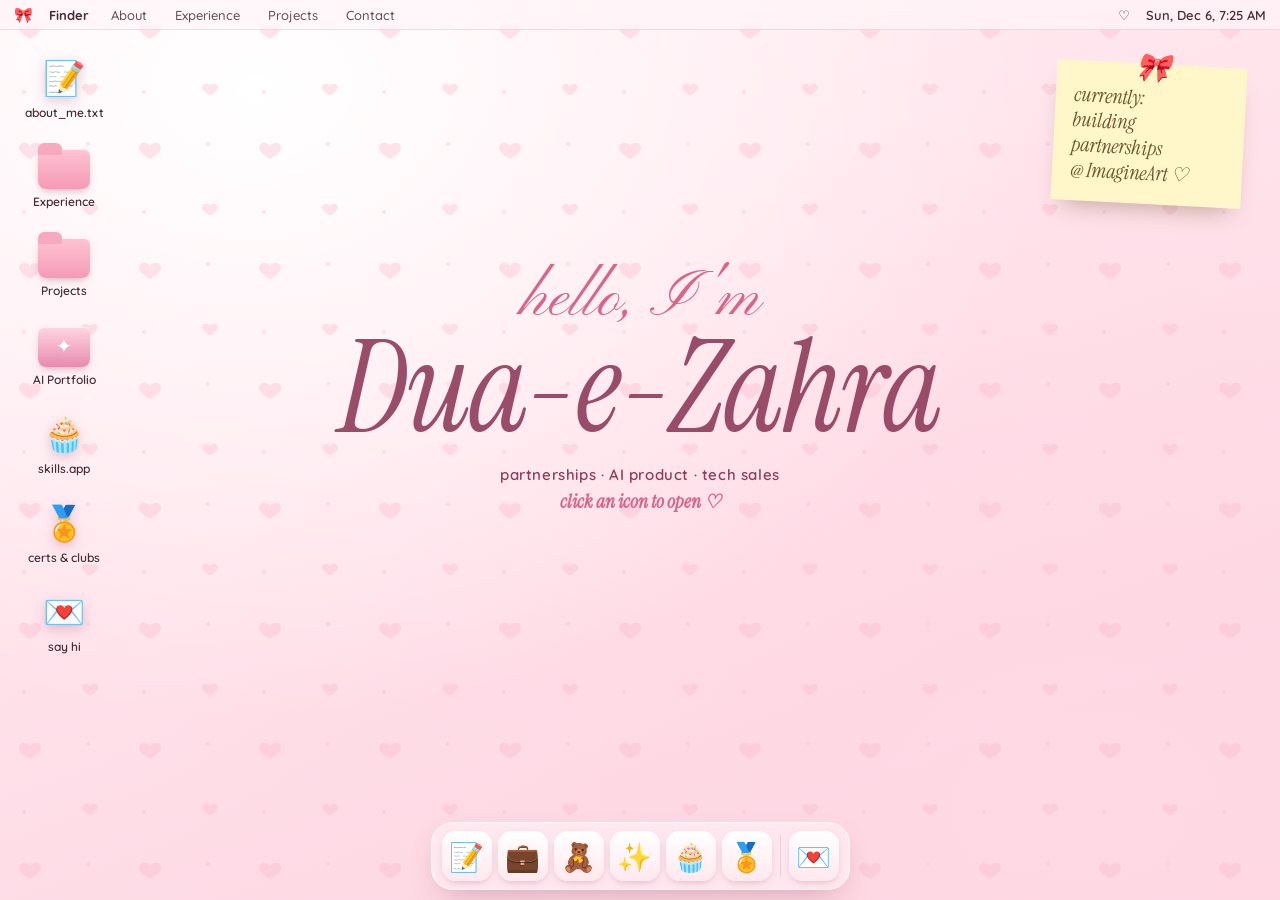
==== index.html @ 1f4888aa "Coquette macOS desktop portfolio Co-Authored-By: Claude Opus 5.5 <noreply@anthropic.com> Claude-Sess" ====
<!doctype html>
<html lang="en">
<head>
<meta charset="utf-8">
<meta name="viewport" content="width=device-width, initial-scale=1">
<title>Dua-e-Zahra Naqvi</title>
<meta name="description" content="Dua-e-Zahra Naqvi — partnerships, technical sales and AI product. Portfolio desktop.">
<link rel="preconnect" href="https://fonts.googleapis.com">
<link rel="preconnect" href="https://fonts.gstatic.com" crossorigin>
<link href="https://fonts.googleapis.com/css2?family=Instrument+Serif:ital@0;1&family=Pinyon+Script&family=Quicksand:wght@400;500;600;700&display=swap" rel="stylesheet">
<link rel="stylesheet" href="style.css">
</head>
<body>

<!-- menu bar -->
<header class="menubar">
  <div class="menubar-left">
    <span class="apple" aria-hidden="true">🎀</span>
    <strong id="active-app">Finder</strong>
    <button class="menu-link" data-open="about">About</button>
    <button class="menu-link" data-open="experience">Experience</button>
    <button class="menu-link" data-open="projects">Projects</button>
    <button class="menu-link" data-open="contact">Contact</button>
  </div>
  <div class="menubar-right">
    <span aria-hidden="true">♡</span>
    <span id="clock"></span>
  </div>
</header>

<main class="desktop" id="desktop">
  <!-- greeting on the wallpaper -->
  <div class="wallpaper-greeting" aria-hidden="true">
    <span class="script">hello, I'm</span>
    <span class="serif">Dua-e-Zahra</span>
    <span class="hint">partnerships · AI product · tech sales<br><em>click an icon to open ♡</em></span>
  </div>

  <!-- desktop icons -->
  <nav class="icons" aria-label="Desktop">
    <button class="icon" data-open="about"><span class="glyph file">📝</span><span class="label">about_me.txt</span></button>
    <button class="icon" data-open="experience"><span class="glyph folder"></span><span class="label">Experience</span></button>
    <button class="icon" data-open="projects"><span class="glyph folder"></span><span class="label">Projects</span></button>
    <button class="icon" data-open="ai"><span class="glyph folder sparkle"></span><span class="label">AI Portfolio</span></button>
    <button class="icon" data-open="skills"><span class="glyph file">🧁</span><span class="label">skills.app</span></button>
    <button class="icon" data-open="extras"><span class="glyph file">🏅</span><span class="label">certs &amp; clubs</span></button>
    <button class="icon" data-open="contact"><span class="glyph file">💌</span><span class="label">say hi</span></button>
  </nav>

  <!-- sticky note -->
  <aside class="sticky" aria-hidden="true">
    <span class="pin">🎀</span>
    <p>currently:<br>building partnerships<br>@ ImagineArt ♡</p>
  </aside>

  <!-- ===== windows ===== -->

  <section class="window" id="win-about" data-title="about_me.txt" style="--x:22vw;--y:10vh;--w:520px">
    <div class="titlebar"><div class="lights"><button class="l close" aria-label="Close"></button><button class="l min" aria-label="Minimise"></button><button class="l max" aria-label="Maximise"></button></div><span class="wtitle">about_me.txt</span></div>
    <div class="wbody">
      <div class="about-head">
        <div class="avatar" aria-hidden="true">DZ</div>
        <div>
          <h1>Dua-e-Zahra Naqvi</h1>
          <p class="muted">Islamabad, Pakistan</p>
        </div>
      </div>
      <p class="tagline">Strategic Partnerships · Technical Sales · Product Management · AI Product Development &amp; Real-Time Systems</p>
      <p>I'm a Computer Science graduate from GIKI who sits between the technical and the human side of AI. Today I build international partnerships and help hire talent at <strong>ImagineArt</strong>; before that I shipped computer-vision, ML forecasting and GIS systems as an engineer.</p>
      <p>I like turning research prototypes into things people can actually use, and turning cold outreach into real relationships.</p>
      <div class="chips">
        <span>BS Computer Science · GIKI '26</span>
        <span>Dean's Honor Roll ×2</span>
        <span>GenPakistan Fellow</span>
      </div>
    </div>
  </section>

  <section class="window" id="win-experience" data-title="Experience" style="--x:30vw;--y:14vh;--w:600px">
    <div class="titlebar"><div class="lights"><button class="l close" aria-label="Close"></button><button class="l min" aria-label="Minimise"></button><button class="l max" aria-label="Maximise"></button></div><span class="wtitle">Experience</span></div>
    <div class="wbody">
      <ol class="timeline">
        <li>
          <div class="when">Feb '26 – Present</div>
          <h3>Talent Acquisition &amp; International Partnerships Associate</h3>
          <p class="org">ImagineArt · Islamabad</p>
          <ul>
            <li>End-to-end talent acquisition: sourcing, screening and coordinating candidates for technical and non-technical roles.</li>
            <li>Build and manage international partnerships with organisations across regions.</li>
            <li>Work directly with founders and leadership on growth initiatives.</li>
            <li>Led outreach campaigns for the global ambassador and creator programs.</li>
          </ul>
        </li>
        <li>
          <div class="when">Jul – Aug 2025</div>
          <h3>AI Intern</h3>
          <p class="org">EmpowerBits · Islamabad</p>
          <ul>
            <li>Real-time computer-vision pipelines for a virtual eyeglasses try-on (MediaPipe, Python, React).</li>
            <li>Face-landmark detection and geometric alignment, tuned for low latency on live video.</li>
          </ul>
        </li>
        <li>
          <div class="when">Mar – Apr 2025</div>
          <h3>ML Intern</h3>
          <p class="org">10Pearls · Remote</p>
          <ul>
            <li>End-to-end ML pipeline forecasting PM10 from live weather and pollution data.</li>
            <li>Automated retraining via GitHub Actions; web app serving 3-day forecasts.</li>
          </ul>
        </li>
        <li>
          <div class="when">Jun – Jul 2024</div>
          <h3>WebGIS Intern</h3>
          <p class="org">National Disaster Management Authority (NDMA)</p>
          <ul>
            <li>Django-based spatial analytics system over large-scale geographic data.</li>
          </ul>
        </li>
      </ol>
    </div>
  </section>

  <section class="window" id="win-projects" data-title="Projects" style="--x:18vw;--y:8vh;--w:680px">
    <div class="titlebar"><div class="lights"><button class="l close" aria-label="Close"></button><button class="l min" aria-label="Minimise"></button><button class="l max" aria-label="Maximise"></button></div><span class="wtitle">Projects</span></div>
    <div class="wbody">
      <div class="cards">
        <article class="card">
          <span class="card-emoji">🧬</span>
          <h3>Federated Rare Disease Diagnosis</h3>
          <p>Final-year project. Institutions train diagnostic models together with federated learning, never sharing patient data. Blockchain handles secure aggregation and auditability.</p>
          <div class="tags"><span>Federated Learning</span><span>Blockchain</span><span>Medical AI</span></div>
        </article>
        <article class="card">
          <span class="card-emoji">💼</span>
          <h3>Automated Career Assistant</h3>
          <p>LLM app with LangChain + RAG that ingests resumes and job descriptions and writes ATS-optimised resumes, cover letters and emails.</p>
          <div class="tags"><span>LangChain</span><span>RAG</span><span>Prompting</span></div>
        </article>
        <article class="card">
          <span class="card-emoji">📚</span>
          <h3>Research Query Assistant</h3>
          <p>Citation-aware RAG over academic papers, answering with paper and section references. Compared chunking strategies; evaluated with Recall@k and faithfulness.</p>
          <div class="tags"><span>FAISS</span><span>RAG eval</span><span>PDF ingestion</span></div>
        </article>
        <article class="card">
          <span class="card-emoji">🌫️</span>
          <h3>PM10 Forecasting Pipeline</h3>
          <p>LSTM time-series model on 180 days of pollution and weather data. RMSE 11.29, R² 0.997. Hopsworks versioning, GitHub Actions retraining, live 3-day forecasts.</p>
          <div class="tags"><span>LSTM</span><span>MLOps</span><span>Hopsworks</span></div>
        </article>
        <article class="card">
          <span class="card-emoji">🗺️</span>
          <h3>Automated Risk Calculator</h3>
          <p>Interactive GIS tool (Django + Mapbox) scoring hazard risk on uploaded shapefiles across 15+ infrastructure layers and 1000+ geographic units.</p>
          <div class="tags"><span>Django</span><span>Mapbox</span><span>GIS</span></div>
        </article>
      </div>
    </div>
  </section>

  <section class="window" id="win-ai" data-title="AI Portfolio" style="--x:36vw;--y:20vh;--w:440px">
    <div class="titlebar"><div class="lights"><button class="l close" aria-label="Close"></button><button class="l min" aria-label="Minimise"></button><button class="l max" aria-label="Maximise"></button></div><span class="wtitle">AI Portfolio</span></div>
    <div class="wbody center">
      <div class="big-folder" aria-hidden="true"></div>
      <h2 class="serif-h">my AI work ✦</h2>
      <p>Images, videos and experiments I've made with generative AI tools live in one folder.</p>
      <a class="btn" href="https://drive.google.com/drive/folders/1e8-bptwraTwyYx8hRLhcGsK51VBurwHl?usp=sharing" target="_blank" rel="noopener">Open the folder ↗</a>
    </div>
  </section>

  <section class="window" id="win-skills" data-title="skills.app" style="--x:42vw;--y:12vh;--w:520px">
    <div class="titlebar"><div class="lights"><button class="l close" aria-label="Close"></button><button class="l min" aria-label="Minimise"></button><button class="l max" aria-label="Maximise"></button></div><span class="wtitle">skills.app</span></div>
    <div class="wbody">
      <div class="skill-group"><h4>Partnerships &amp; BD</h4><div class="chips"><span>Strategic Partnerships</span><span>Lead Generation</span><span>Market Research</span><span>Outreach</span><span>Negotiation</span><span>Pre-Sales</span></div></div>
      <div class="skill-group"><h4>Communication &amp; Ops</h4><div class="chips"><span>Pitching</span><span>Pipeline Management</span><span>Relationship Building</span><span>Agile / Scrum</span><span>Technical Docs</span></div></div>
      <div class="skill-group"><h4>AI</h4><div class="chips"><span>LLMs</span><span>RAG</span><span>Prompt Engineering</span><span>AI Product Workflows</span><span>ML Fundamentals</span></div></div>
      <div class="skill-group"><h4>Code</h4><div class="chips"><span>Python</span><span>C++</span><span>JavaScript</span><span>React</span><span>Django</span><span>PostgreSQL</span></div></div>
      <div class="skill-group"><h4>Tools</h4><div class="chips"><span>LangChain</span><span>TensorFlow</span><span>scikit-learn</span><span>Hugging Face</span><span>Pandas</span><span>Docker</span><span>GitHub Actions</span><span>Vercel</span><span>QGIS</span><span>Mapbox</span></div></div>
    </div>
  </section>

  <section class="window" id="win-extras" data-title="certs & clubs" style="--x:26vw;--y:24vh;--w:480px">
    <div class="titlebar"><div class="lights"><button class="l close" aria-label="Close"></button><button class="l min" aria-label="Minimise"></button><button class="l max" aria-label="Maximise"></button></div><span class="wtitle">certs &amp; clubs</span></div>
    <div class="wbody">
      <ul class="list">
        <li><span>🌷</span><div><strong>Fellow, GenPakistan Fellowship</strong><br><span class="muted">US Embassy &amp; USIP</span></div></li>
        <li><span>👩‍💻</span><div><strong>Lead, Women in Computing</strong><br><span class="muted">ACM GIKI Chapter: team leadership, community, events</span></div></li>
        <li><span>📣</span><div><strong>Liaison &amp; Media Head</strong><br><span class="muted">GIKI Media Club: outreach, comms, stakeholders</span></div></li>
        <li><span>🎓</span><div><strong>Google certificates</strong><br><span class="muted">Intro to Generative AI · Crash Course on Python · Digital Marketing</span></div></li>
      </ul>
    </div>
  </section>

  <section class="window" id="win-contact" data-title="say hi" style="--x:48vw;--y:28vh;--w:400px">
    <div class="titlebar"><div class="lights"><button class="l close" aria-label="Close"></button><button class="l min" aria-label="Minimise"></button><button class="l max" aria-label="Maximise"></button></div><span class="wtitle">say hi</span></div>
    <div class="wbody center">
      <p class="script big">let's talk</p>
      <p>Partnerships, collaborations or just a hello. My inbox is open.</p>
      <div class="contact-links">
        <a class="btn" href="mailto:duazahra796@gmail.com">💌 duazahra796@gmail.com</a>
        <a class="btn ghost" href="https://www.linkedin.com/in/dua-e-zahra-9b52b3266" target="_blank" rel="noopener">LinkedIn ↗</a>
        <a class="btn ghost" href="https://github.com/DuaeZahra" target="_blank" rel="noopener">GitHub ↗</a>
      </div>
    </div>
  </section>
</main>

<!-- dock -->
<footer class="dock-wrap">
  <div class="dock" role="toolbar" aria-label="Dock">
    <button class="dock-item" data-open="about" title="About">📝</button>
    <button class="dock-item" data-open="experience" title="Experience">💼</button>
    <button class="dock-item" data-open="projects" title="Projects">🧸</button>
    <button class="dock-item" data-open="ai" title="AI Portfolio">✨</button>
    <button class="dock-item" data-open="skills" title="Skills">🧁</button>
    <button class="dock-item" data-open="extras" title="Certs &amp; clubs">🏅</button>
    <span class="dock-sep"></span>
    <button class="dock-item" data-open="contact" title="Say hi">💌</button>
  </div>
</footer>

<script src="script.js"></script>
</body>
</html>
---- style.css ----
:root {
  --pink-50: #fff6f8;
  --pink-100: #ffe8ee;
  --pink-200: #ffd3df;
  --pink-300: #f9b4c8;
  --pink-400: #f08caa;
  --rose: #d9668a;
  --berry: #8e3b5a;
  --ink: #4a2a37;
  --muted: #9a7484;
  --cream: #fffaf5;
  --line: rgba(142, 59, 90, .14);
  --shadow: 0 24px 60px -20px rgba(142, 59, 90, .35), 0 2px 6px rgba(142, 59, 90, .08);
  --serif: "Instrument Serif", Georgia, serif;
  --script: "Pinyon Script", cursive;
  --sans: "Quicksand", system-ui, sans-serif;
}

* { box-sizing: border-box; }
html, body { height: 100%; margin: 0; }
body {
  font-family: var(--sans);
  color: var(--ink);
  background-color: var(--pink-100);
  background-image:
    url("data:image/svg+xml,%3Csvg xmlns='http://www.w3.org/2000/svg' width='120' height='120' viewBox='0 0 120 120'%3E%3Cg fill='%23f9b4c8' fill-opacity='.35'%3E%3Cpath d='M30 26c-3-5-11-4-11 2 0 5 11 11 11 11s11-6 11-11c0-6-8-7-11-2z'/%3E%3Cpath d='M90 86c-2-3.5-8-3-8 1.5 0 3.5 8 8 8 8s8-4.5 8-8c0-4.5-6-5-8-1.5z'/%3E%3Ccircle cx='88' cy='24' r='2'/%3E%3Ccircle cx='24' cy='92' r='2'/%3E%3C/g%3E%3C/svg%3E"),
    radial-gradient(ellipse at 20% 10%, #fff 0%, transparent 55%),
    radial-gradient(ellipse at 85% 90%, #ffd9e4 0%, transparent 60%),
    linear-gradient(160deg, #ffeef3 0%, #ffe1ea 50%, #fbd3e0 100%);
  overflow: hidden;
  -webkit-font-smoothing: antialiased;
}
button { font: inherit; color: inherit; background: none; border: 0; cursor: pointer; }
a { color: var(--rose); }

/* ---------- menu bar ---------- */
.menubar {
  position: fixed; inset: 0 0 auto 0; height: 30px; z-index: 9000;
  display: flex; justify-content: space-between; align-items: center;
  padding: 0 14px; font-size: 13px; font-weight: 600;
  background: rgba(255, 246, 248, .72);
  backdrop-filter: blur(18px) saturate(1.4);
  -webkit-backdrop-filter: blur(18px) saturate(1.4);
  border-bottom: 1px solid var(--line);
}
.menubar-left, .menubar-right { display: flex; align-items: center; gap: 16px; }
.apple { font-size: 15px; }
.menu-link { font-weight: 500; opacity: .85; }
.menu-link:hover { opacity: 1; color: var(--rose); }

/* ---------- desktop ---------- */
.desktop { position: fixed; inset: 30px 0 0 0; }

.wallpaper-greeting {
  position: absolute; left: 50%; top: 42%; transform: translate(-50%, -50%);
  text-align: center; pointer-events: none; user-select: none;
  color: var(--berry); line-height: .9;
}
.wallpaper-greeting .script { display: block; font-family: var(--script); font-size: clamp(36px, 5vw, 64px); color: var(--rose); }
.wallpaper-greeting .hint { display: block; margin-top: 18px; font-size: 15px; font-weight: 600; letter-spacing: .04em; color: var(--berry); line-height: 1.6; }
.wallpaper-greeting .hint em { font-family: var(--serif); font-size: 19px; color: var(--rose); letter-spacing: 0; }
.wallpaper-greeting .serif { display: block; font-family: var(--serif); font-style: italic; font-size: clamp(56px, 10vw, 140px); letter-spacing: -.02em; opacity: .9; }

.icons {
  position: absolute; top: 18px; left: 18px;
  display: grid; grid-auto-flow: row; gap: 10px;
}
.icon {
  width: 92px; padding: 6px 4px; border-radius: 10px;
  display: flex; flex-direction: column; align-items: center; gap: 4px;
}
.icon:hover, .icon:focus-visible { background: rgba(255, 255, 255, .45); outline: none; }
.icon .label {
  font-size: 12px; font-weight: 600; text-align: center;
  padding: 1px 6px; border-radius: 6px;
  text-shadow: 0 1px 0 rgba(255, 255, 255, .8);
}
.icon:focus-visible .label { background: var(--rose); color: #fff; text-shadow: none; }

.glyph { width: 56px; height: 46px; display: grid; place-items: center; font-size: 34px; position: relative; }
.glyph.folder::before, .big-folder::before {
  content: ""; position: absolute; inset: 6px 2px 0 2px; border-radius: 6px 6px 8px 8px;
  background: linear-gradient(180deg, #ffc4d4, #f59ab6);
  box-shadow: inset 0 1px 0 rgba(255, 255, 255, .7), 0 4px 10px -4px rgba(142, 59, 90, .5);
}
.glyph.folder::after, .big-folder::after {
  content: ""; position: absolute; left: 2px; top: 0; width: 42%; height: 12px; border-radius: 6px 6px 0 0;
  background: #f7a9c0;
}
.glyph.folder { font-size: 0; }
.glyph.sparkle::before { background: linear-gradient(180deg, #ffd6e2, #e98aae); }
.glyph.sparkle { font-size: 16px; }
.glyph.sparkle > * { display: none; }
.glyph.sparkle::after { content: "✦"; background: none; width: auto; height: auto; left: 50%; top: 52%; transform: translate(-50%, -50%); color: #fff; font-size: 20px; z-index: 1; }
.glyph.file { filter: drop-shadow(0 4px 6px rgba(142, 59, 90, .25)); }

.sticky {
  position: absolute; right: 36px; top: 34px; width: 190px; padding: 22px 18px 18px;
  background: #fff7c9; color: #6b5330; transform: rotate(3deg);
  box-shadow: 0 14px 24px -12px rgba(107, 83, 48, .45);
  font-family: var(--serif); font-style: italic; font-size: 20px; line-height: 1.25;
}
.sticky p { margin: 0; }
.sticky .pin { position: absolute; top: -14px; left: 50%; transform: translateX(-50%); font-size: 28px; }

/* ---------- windows ---------- */
.window {
  position: absolute; left: var(--x); top: var(--y);
  width: min(var(--w), calc(100vw - 32px));
  max-height: calc(100vh - var(--y) - 140px);
  display: none; flex-direction: column;
  background: rgba(255, 250, 245, .92);
  backdrop-filter: blur(24px);
  -webkit-backdrop-filter: blur(24px);
  border: 1px solid rgba(255, 255, 255, .8);
  border-radius: 14px; box-shadow: var(--shadow);
  overflow: hidden;
}
.window.open { display: flex; animation: pop .22s cubic-bezier(.2, .9, .3, 1.2); }
.window.closing { animation: shrink .16s ease-in forwards; }
.window.maxed { left: 12px !important; top: 12px !important; width: calc(100vw - 24px); max-height: calc(100vh - 140px); height: calc(100vh - 140px); }
@keyframes pop { from { opacity: 0; transform: scale(.94) translateY(8px); } to { opacity: 1; transform: none; } }
@keyframes shrink { to { opacity: 0; transform: scale(.9) translateY(30px); } }

.titlebar {
  height: 38px; flex: none; display: flex; align-items: center; position: relative;
  padding: 0 12px; cursor: grab; user-select: none; touch-action: none;
  background: linear-gradient(180deg, #ffeef3, #ffe2ea);
  border-bottom: 1px solid var(--line);
}
.titlebar:active { cursor: grabbing; }
.wtitle { position: absolute; left: 50%; transform: translateX(-50%); font-size: 13px; font-weight: 700; color: var(--berry); white-space: nowrap; }
.wtitle::before { content: "🎀 "; }
.lights { display: flex; gap: 8px; z-index: 1; }
.l { width: 13px; height: 13px; border-radius: 50%; border: 1px solid rgba(0, 0, 0, .08); position: relative; }
.l.close { background: #ff8fab; }
.l.min { background: #ffd18c; }
.l.max { background: #b7e4c7; }
.lights:hover .l::after { position: absolute; inset: 0; display: grid; place-items: center; font-size: 9px; line-height: 1; color: rgba(74, 42, 55, .7); font-weight: 700; }
.lights:hover .l.close::after { content: "×"; }
.lights:hover .l.min::after { content: "–"; }
.lights:hover .l.max::after { content: "+"; }
.window:not(.focused) .l { background: #ecd9df; }

.wbody { padding: 22px 24px 26px; overflow: auto; line-height: 1.6; font-size: 14.5px; }
.wbody.center { text-align: center; }
.wbody p { margin: 0 0 12px; }
.muted { color: var(--muted); }

h1, h2, h3, h4 { margin: 0; color: var(--berry); }
h1 { font-family: var(--serif); font-weight: 400; font-size: 34px; line-height: 1.05; }
.serif-h { font-family: var(--serif); font-style: italic; font-weight: 400; font-size: 30px; margin-bottom: 8px; }
.script.big { font-family: var(--script); font-size: 52px; color: var(--rose); margin: 0 0 4px; line-height: 1; }

.about-head { display: flex; align-items: center; gap: 16px; margin-bottom: 14px; }
.about-head p { margin: 2px 0 0; }
.avatar {
  width: 70px; height: 70px; border-radius: 50%; flex: none;
  display: grid; place-items: center;
  font-family: var(--serif); font-style: italic; font-size: 28px; color: #fff;
  background: radial-gradient(circle at 30% 30%, #ffc4d4, var(--rose));
  box-shadow: 0 0 0 4px #fff, 0 0 0 6px var(--pink-200);
}
.tagline { font-weight: 600; color: var(--rose); font-size: 13.5px; }

.chips { display: flex; flex-wrap: wrap; gap: 6px; margin-top: 8px; }
.chips span, .tags span {
  font-size: 12px; font-weight: 600; padding: 4px 10px; border-radius: 999px;
  background: var(--pink-100); color: var(--berry); border: 1px solid var(--pink-200);
}

/* timeline */
.timeline { list-style: none; margin: 0; padding: 0 0 0 18px; border-left: 2px dashed var(--pink-300); }
.timeline > li { position: relative; padding: 0 0 22px 14px; }
.timeline > li:last-child { padding-bottom: 0; }
.timeline > li::before { content: "♡"; position: absolute; left: -29px; top: -2px; width: 20px; height: 20px; display: grid; place-items: center; background: var(--cream); color: var(--rose); font-weight: 700; }
.when { font-size: 12px; font-weight: 700; color: var(--rose); letter-spacing: .02em; }
.timeline h3 { font-size: 16px; margin: 2px 0; }
.org { color: var(--muted); font-weight: 600; font-size: 13px; margin: 0 0 6px !important; }
.timeline ul { margin: 0; padding-left: 18px; }
.timeline ul li { margin-bottom: 3px; }

/* project cards */
.cards { display: grid; grid-template-columns: repeat(auto-fill, minmax(190px, 1fr)); gap: 14px; }
.card {
  background: #fff; border: 1px solid var(--pink-200); border-radius: 12px; padding: 16px;
  display: flex; flex-direction: column; gap: 6px;
  transition: transform .18s, box-shadow .18s;
}
.card:hover { transform: translateY(-3px) rotate(-.4deg); box-shadow: 0 12px 24px -14px rgba(142, 59, 90, .45); }
.card-emoji { font-size: 26px; }
.card h3 { font-size: 15px; line-height: 1.3; }
.card p { font-size: 13px; margin: 0; flex: 1; }
.tags { display: flex; flex-wrap: wrap; gap: 4px; margin-top: 6px; }
.tags span { font-size: 11px; padding: 2px 8px; }

.skill-group + .skill-group { margin-top: 16px; }
.skill-group h4 { font-size: 13px; text-transform: uppercase; letter-spacing: .08em; color: var(--rose); }

.list { list-style: none; margin: 0; padding: 0; display: grid; gap: 14px; }
.list li { display: flex; gap: 12px; align-items: flex-start; }
.list li > span { font-size: 22px; line-height: 1.2; }

.big-folder { width: 120px; height: 92px; position: relative; margin: 6px auto 14px; }
.big-folder::after { height: 22px; }

.btn {
  display: inline-block; text-decoration: none; font-weight: 700; font-size: 14px;
  padding: 10px 18px; border-radius: 999px; color: #fff;
  background: linear-gradient(180deg, var(--pink-400), var(--rose));
  box-shadow: 0 6px 14px -6px rgba(217, 102, 138, .8), inset 0 1px 0 rgba(255, 255, 255, .4);
  transition: transform .15s;
}
.btn:hover { transform: translateY(-1px); }
.btn.ghost { background: #fff; color: var(--berry); border: 1px solid var(--pink-300); box-shadow: none; }
.contact-links { display: flex; flex-direction: column; gap: 8px; align-items: center; margin-top: 8px; }

/* ---------- dock ---------- */
.dock-wrap { position: fixed; left: 0; right: 0; bottom: 10px; display: flex; justify-content: center; z-index: 8000; pointer-events: none; }
.dock {
  pointer-events: auto; display: flex; align-items: flex-end; gap: 6px;
  padding: 8px 10px; border-radius: 22px;
  background: rgba(255, 246, 248, .55);
  backdrop-filter: blur(20px) saturate(1.5);
  -webkit-backdrop-filter: blur(20px) saturate(1.5);
  border: 1px solid rgba(255, 255, 255, .8);
  box-shadow: 0 12px 30px -12px rgba(142, 59, 90, .4);
}
.dock-item {
  width: 50px; height: 50px; border-radius: 14px; font-size: 28px; position: relative;
  display: grid; place-items: center;
  background: linear-gradient(180deg, #fff, var(--pink-100));
  box-shadow: inset 0 1px 0 #fff, 0 3px 8px -3px rgba(142, 59, 90, .35);
  transition: transform .18s cubic-bezier(.3, 1.5, .5, 1), margin .18s;
}
.dock-item:hover, .dock-item:focus-visible { transform: translateY(-10px) scale(1.22); margin: 0 6px; outline: none; }
.dock-item.running::after { content: ""; position: absolute; bottom: -6px; left: 50%; width: 4px; height: 4px; border-radius: 50%; background: var(--rose); transform: translateX(-50%); }
.dock-item::before {
  content: attr(title); position: absolute; bottom: calc(100% + 10px); left: 50%; transform: translateX(-50%);
  white-space: nowrap; font-size: 12px; font-weight: 600; padding: 3px 9px; border-radius: 6px;
  background: rgba(74, 42, 55, .85); color: #fff; opacity: 0; pointer-events: none; transition: opacity .12s;
}
.dock-item:hover::before { opacity: 1; }
.dock-sep { width: 1px; align-self: stretch; margin: 4px 2px; background: var(--line); }

/* ---------- small screens ---------- */
@media (max-width: 760px) {
  body { overflow: auto; }
  .menu-link { display: none; }
  .sticky { display: none; }
  .wallpaper-greeting { top: auto; bottom: 120px; transform: translateX(-50%); width: 100%; }
  .icons { left: 16px; right: 16px; grid-template-columns: repeat(4, 1fr); justify-items: center; }
  .icon { width: 100%; }
  .window, .window.maxed {
    left: 8px !important; right: 8px; top: 8px !important;
    width: auto; height: auto; max-height: calc(100vh - 130px);
  }
  .titlebar { cursor: default; }
  .dock { gap: 4px; padding: 6px 8px; }
  .dock-item { width: 40px; height: 40px; font-size: 22px; border-radius: 11px; }
  .dock-item:hover { transform: none; margin: 0; }
  .dock-item::before { display: none; }
}

@media (prefers-reduced-motion: reduce) {
  *, *::before, *::after { animation: none !important; transition: none !important; }
}
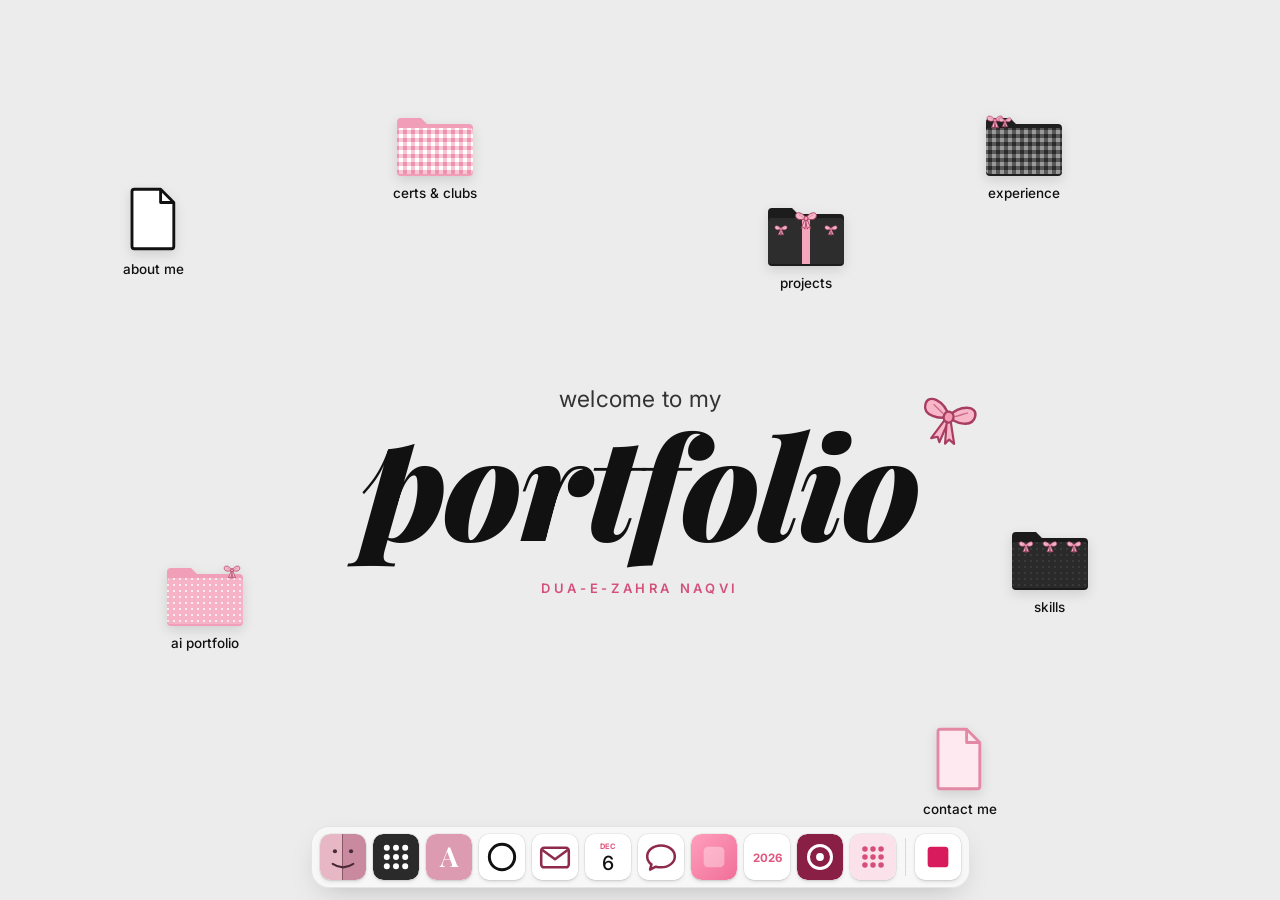
==== commit a6690a4f: "Restyle to match the coquette desktop reference Flat grey desktop, patterned bow folders scattered a" ====
--- a/index.html
+++ b/index.html
@@ -4,59 +4,101 @@
 <meta charset="utf-8">
 <meta name="viewport" content="width=device-width, initial-scale=1">
 <title>Dua-e-Zahra Naqvi</title>
-<meta name="description" content="Dua-e-Zahra Naqvi — partnerships, technical sales and AI product. Portfolio desktop.">
+<meta name="description" content="Dua-e-Zahra Naqvi: partnerships, technical sales and AI product. Portfolio desktop.">
 <link rel="preconnect" href="https://fonts.googleapis.com">
 <link rel="preconnect" href="https://fonts.gstatic.com" crossorigin>
-<link href="https://fonts.googleapis.com/css2?family=Instrument+Serif:ital@0;1&family=Pinyon+Script&family=Quicksand:wght@400;500;600;700&display=swap" rel="stylesheet">
+<link href="https://fonts.googleapis.com/css2?family=Inter:wght@400;500;600;700&family=Playfair+Display:ital,wght@0,600;1,700;1,800;1,900&display=swap" rel="stylesheet">
 <link rel="stylesheet" href="style.css">
 </head>
 <body>
 
-<!-- menu bar -->
-<header class="menubar">
-  <div class="menubar-left">
-    <span class="apple" aria-hidden="true">🎀</span>
-    <strong id="active-app">Finder</strong>
-    <button class="menu-link" data-open="about">About</button>
-    <button class="menu-link" data-open="experience">Experience</button>
-    <button class="menu-link" data-open="projects">Projects</button>
-    <button class="menu-link" data-open="contact">Contact</button>
-  </div>
-  <div class="menubar-right">
-    <span aria-hidden="true">♡</span>
-    <span id="clock"></span>
-  </div>
-</header>
+<!-- shared svg defs: folder patterns + bow -->
+<svg width="0" height="0" style="position:absolute" aria-hidden="true">
+  <defs>
+    <pattern id="gingham" width="8" height="8" patternUnits="userSpaceOnUse">
+      <rect width="8" height="8" fill="#2b2b2b"/>
+      <rect width="4" height="8" fill="#6b6b6b" opacity=".7"/>
+      <rect width="8" height="4" fill="#6b6b6b" opacity=".7"/>
+      <rect width="4" height="4" fill="#9a9a9a"/>
+    </pattern>
+    <pattern id="gingham-pink" width="8" height="8" patternUnits="userSpaceOnUse">
+      <rect width="8" height="8" fill="#fff"/>
+      <rect width="4" height="8" fill="#f6b9cb" opacity=".8"/>
+      <rect width="8" height="4" fill="#f6b9cb" opacity=".8"/>
+      <rect width="4" height="4" fill="#ee93ae"/>
+    </pattern>
+    <pattern id="dots" width="6" height="6" patternUnits="userSpaceOnUse">
+      <rect width="6" height="6" fill="#f6b3c7"/>
+      <circle cx="3" cy="3" r="1" fill="#fff"/>
+    </pattern>
+    <pattern id="tinydots" width="6" height="6" patternUnits="userSpaceOnUse">
+      <rect width="6" height="6" fill="#2a2a2a"/>
+      <circle cx="3" cy="3" r=".7" fill="#555"/>
+    </pattern>
+    <symbol id="bow" viewBox="0 0 60 50">
+      <path d="M30 20 C22 6 4 2 4 14 C4 26 22 26 30 20 Z" fill="#f7b7c9" stroke="#a83d62" stroke-width="2.4" stroke-linejoin="round"/>
+      <path d="M30 20 C38 6 56 2 56 14 C56 26 38 26 30 20 Z" fill="#f7b7c9" stroke="#a83d62" stroke-width="2.4" stroke-linejoin="round"/>
+      <path d="M12 12 C16 14 20 17 24 19 M48 12 C44 14 40 17 36 19" fill="none" stroke="#a83d62" stroke-width="1.4" opacity=".6"/>
+      <path d="M28 22 L18 46 L24 43 L27 48 L31 24 Z" fill="#f7b7c9" stroke="#a83d62" stroke-width="2.2" stroke-linejoin="round"/>
+      <path d="M32 22 L42 46 L36 43 L33 48 L29 24 Z" fill="#f7b7c9" stroke="#a83d62" stroke-width="2.2" stroke-linejoin="round"/>
+      <ellipse cx="30" cy="21" rx="5" ry="5.5" fill="#f39ab5" stroke="#a83d62" stroke-width="2.4"/>
+    </symbol>
+    <symbol id="folder-shape" viewBox="0 0 80 62">
+      <path d="M2 8 a4 4 0 0 1 4-4 h20 l6 6 h42 a4 4 0 0 1 4 4 v44 a4 4 0 0 1-4 4 h-68 a4 4 0 0 1-4-4z"/>
+    </symbol>
+  </defs>
+</svg>
 
 <main class="desktop" id="desktop">
-  <!-- greeting on the wallpaper -->
-  <div class="wallpaper-greeting" aria-hidden="true">
-    <span class="script">hello, I'm</span>
-    <span class="serif">Dua-e-Zahra</span>
-    <span class="hint">partnerships · AI product · tech sales<br><em>click an icon to open ♡</em></span>
+
+  <div class="hero" aria-hidden="true">
+    <p class="hero-small">welcome to my</p>
+    <p class="hero-big">portfolio<svg class="hero-bow"><use href="#bow"/></svg></p>
+    <p class="hero-name">Dua-e-Zahra Naqvi</p>
   </div>
 
   <!-- desktop icons -->
   <nav class="icons" aria-label="Desktop">
-    <button class="icon" data-open="about"><span class="glyph file">📝</span><span class="label">about_me.txt</span></button>
-    <button class="icon" data-open="experience"><span class="glyph folder"></span><span class="label">Experience</span></button>
-    <button class="icon" data-open="projects"><span class="glyph folder"></span><span class="label">Projects</span></button>
-    <button class="icon" data-open="ai"><span class="glyph folder sparkle"></span><span class="label">AI Portfolio</span></button>
-    <button class="icon" data-open="skills"><span class="glyph file">🧁</span><span class="label">skills.app</span></button>
-    <button class="icon" data-open="extras"><span class="glyph file">🏅</span><span class="label">certs &amp; clubs</span></button>
-    <button class="icon" data-open="contact"><span class="glyph file">💌</span><span class="label">say hi</span></button>
+    <button class="icon" data-open="about" style="--ix:12%;--iy:20%">
+      <svg class="ico" viewBox="0 0 48 60"><path d="M6 3 h24 l12 12 v40 a2 2 0 0 1-2 2 h-34 a2 2 0 0 1-2-2 v-50 a2 2 0 0 1 2-2z" fill="#fff" stroke="#111" stroke-width="2.6" stroke-linejoin="round"/><path d="M30 3 v12 h12" fill="none" stroke="#111" stroke-width="2.6" stroke-linejoin="round"/></svg>
+      <span class="label">about me</span>
+    </button>
+
+    <button class="icon" data-open="experience" style="--ix:80%;--iy:12%">
+      <svg class="ico folder" viewBox="0 0 80 62"><use href="#folder-shape" fill="#1f1f1f"/><rect x="2" y="14" width="76" height="46" rx="4" fill="url(#gingham)"/><use href="#bow" x="2" y="0" width="18" height="15"/><use href="#bow" x="14" y="2" width="14" height="12"/></svg>
+      <span class="label">experience</span>
+    </button>
+
+    <button class="icon" data-open="projects" style="--ix:63%;--iy:22%">
+      <svg class="ico folder" viewBox="0 0 80 62"><use href="#folder-shape" fill="#1c1c1c"/><rect x="2" y="14" width="76" height="46" rx="4" fill="#2d2d2d"/><rect x="36" y="14" width="8" height="46" fill="#f4a6bd"/><use href="#bow" x="28" y="6" width="24" height="20"/><use href="#bow" x="8" y="20" width="14" height="12"/><use href="#bow" x="58" y="20" width="14" height="12"/></svg>
+      <span class="label">projects</span>
+    </button>
+
+    <button class="icon" data-open="ai" style="--ix:16%;--iy:62%">
+      <svg class="ico folder" viewBox="0 0 80 62"><use href="#folder-shape" fill="#f19fb9"/><rect x="2" y="14" width="76" height="46" rx="4" fill="url(#dots)"/><use href="#bow" x="58" y="0" width="18" height="15"/></svg>
+      <span class="label">ai portfolio</span>
+    </button>
+
+    <button class="icon" data-open="skills" style="--ix:82%;--iy:58%">
+      <svg class="ico folder" viewBox="0 0 80 62"><use href="#folder-shape" fill="#1a1a1a"/><rect x="2" y="14" width="76" height="46" rx="4" fill="url(#tinydots)"/><use href="#bow" x="8" y="12" width="16" height="13"/><use href="#bow" x="32" y="12" width="16" height="13"/><use href="#bow" x="56" y="12" width="16" height="13"/></svg>
+      <span class="label">skills</span>
+    </button>
+
+    <button class="icon" data-open="extras" style="--ix:34%;--iy:12%">
+      <svg class="ico folder" viewBox="0 0 80 62"><use href="#folder-shape" fill="#f19fb9"/><rect x="2" y="14" width="76" height="46" rx="4" fill="url(#gingham-pink)"/></svg>
+      <span class="label">certs &amp; clubs</span>
+    </button>
+
+    <button class="icon" data-open="contact" style="--ix:75%;--iy:80%">
+      <svg class="ico" viewBox="0 0 48 60"><path d="M6 3 h24 l12 12 v40 a2 2 0 0 1-2 2 h-34 a2 2 0 0 1-2-2 v-50 a2 2 0 0 1 2-2z" fill="#fde9ef" stroke="#e389a5" stroke-width="2.6" stroke-linejoin="round"/><path d="M30 3 v12 h12" fill="none" stroke="#e389a5" stroke-width="2.6" stroke-linejoin="round"/></svg>
+      <span class="label">contact me</span>
+    </button>
   </nav>
 
-  <!-- sticky note -->
-  <aside class="sticky" aria-hidden="true">
-    <span class="pin">🎀</span>
-    <p>currently:<br>building partnerships<br>@ ImagineArt ♡</p>
-  </aside>
-
   <!-- ===== windows ===== -->
 
-  <section class="window" id="win-about" data-title="about_me.txt" style="--x:22vw;--y:10vh;--w:520px">
-    <div class="titlebar"><div class="lights"><button class="l close" aria-label="Close"></button><button class="l min" aria-label="Minimise"></button><button class="l max" aria-label="Maximise"></button></div><span class="wtitle">about_me.txt</span></div>
+  <section class="window" id="win-about" data-title="about me" style="--x:22vw;--y:10vh;--w:520px">
+    <div class="titlebar"><div class="lights"><button class="l close" aria-label="Close"></button><button class="l min" aria-label="Minimise"></button><button class="l max" aria-label="Maximise"></button></div><span class="wtitle">about me</span></div>
     <div class="wbody">
       <div class="about-head">
         <div class="avatar" aria-hidden="true">DZ</div>
@@ -76,8 +118,8 @@
     </div>
   </section>
 
-  <section class="window" id="win-experience" data-title="Experience" style="--x:30vw;--y:14vh;--w:600px">
-    <div class="titlebar"><div class="lights"><button class="l close" aria-label="Close"></button><button class="l min" aria-label="Minimise"></button><button class="l max" aria-label="Maximise"></button></div><span class="wtitle">Experience</span></div>
+  <section class="window" id="win-experience" data-title="experience" style="--x:30vw;--y:14vh;--w:600px">
+    <div class="titlebar"><div class="lights"><button class="l close" aria-label="Close"></button><button class="l min" aria-label="Minimise"></button><button class="l max" aria-label="Maximise"></button></div><span class="wtitle">experience</span></div>
     <div class="wbody">
       <ol class="timeline">
         <li>
@@ -121,8 +163,8 @@
     </div>
   </section>
 
-  <section class="window" id="win-projects" data-title="Projects" style="--x:18vw;--y:8vh;--w:680px">
-    <div class="titlebar"><div class="lights"><button class="l close" aria-label="Close"></button><button class="l min" aria-label="Minimise"></button><button class="l max" aria-label="Maximise"></button></div><span class="wtitle">Projects</span></div>
+  <section class="window" id="win-projects" data-title="projects" style="--x:18vw;--y:8vh;--w:680px">
+    <div class="titlebar"><div class="lights"><button class="l close" aria-label="Close"></button><button class="l min" aria-label="Minimise"></button><button class="l max" aria-label="Maximise"></button></div><span class="wtitle">projects</span></div>
     <div class="wbody">
       <div class="cards">
         <article class="card">
@@ -159,18 +201,18 @@
     </div>
   </section>
 
-  <section class="window" id="win-ai" data-title="AI Portfolio" style="--x:36vw;--y:20vh;--w:440px">
-    <div class="titlebar"><div class="lights"><button class="l close" aria-label="Close"></button><button class="l min" aria-label="Minimise"></button><button class="l max" aria-label="Maximise"></button></div><span class="wtitle">AI Portfolio</span></div>
+  <section class="window" id="win-ai" data-title="ai portfolio" style="--x:36vw;--y:20vh;--w:440px">
+    <div class="titlebar"><div class="lights"><button class="l close" aria-label="Close"></button><button class="l min" aria-label="Minimise"></button><button class="l max" aria-label="Maximise"></button></div><span class="wtitle">ai portfolio</span></div>
     <div class="wbody center">
-      <div class="big-folder" aria-hidden="true"></div>
+      <svg class="big-folder" viewBox="0 0 80 62" aria-hidden="true"><use href="#folder-shape" fill="#f19fb9"/><rect x="2" y="14" width="76" height="46" rx="4" fill="url(#dots)"/><use href="#bow" x="54" y="-2" width="24" height="20"/></svg>
       <h2 class="serif-h">my AI work ✦</h2>
       <p>Images, videos and experiments I've made with generative AI tools live in one folder.</p>
       <a class="btn" href="https://drive.google.com/drive/folders/1e8-bptwraTwyYx8hRLhcGsK51VBurwHl?usp=sharing" target="_blank" rel="noopener">Open the folder ↗</a>
     </div>
   </section>
 
-  <section class="window" id="win-skills" data-title="skills.app" style="--x:42vw;--y:12vh;--w:520px">
-    <div class="titlebar"><div class="lights"><button class="l close" aria-label="Close"></button><button class="l min" aria-label="Minimise"></button><button class="l max" aria-label="Maximise"></button></div><span class="wtitle">skills.app</span></div>
+  <section class="window" id="win-skills" data-title="skills" style="--x:42vw;--y:12vh;--w:520px">
+    <div class="titlebar"><div class="lights"><button class="l close" aria-label="Close"></button><button class="l min" aria-label="Minimise"></button><button class="l max" aria-label="Maximise"></button></div><span class="wtitle">skills</span></div>
     <div class="wbody">
       <div class="skill-group"><h4>Partnerships &amp; BD</h4><div class="chips"><span>Strategic Partnerships</span><span>Lead Generation</span><span>Market Research</span><span>Outreach</span><span>Negotiation</span><span>Pre-Sales</span></div></div>
       <div class="skill-group"><h4>Communication &amp; Ops</h4><div class="chips"><span>Pitching</span><span>Pipeline Management</span><span>Relationship Building</span><span>Agile / Scrum</span><span>Technical Docs</span></div></div>
@@ -192,13 +234,13 @@
     </div>
   </section>
 
-  <section class="window" id="win-contact" data-title="say hi" style="--x:48vw;--y:28vh;--w:400px">
-    <div class="titlebar"><div class="lights"><button class="l close" aria-label="Close"></button><button class="l min" aria-label="Minimise"></button><button class="l max" aria-label="Maximise"></button></div><span class="wtitle">say hi</span></div>
+  <section class="window" id="win-contact" data-title="contact me" style="--x:48vw;--y:28vh;--w:400px">
+    <div class="titlebar"><div class="lights"><button class="l close" aria-label="Close"></button><button class="l min" aria-label="Minimise"></button><button class="l max" aria-label="Maximise"></button></div><span class="wtitle">contact me</span></div>
     <div class="wbody center">
-      <p class="script big">let's talk</p>
+      <p class="serif-h">let's talk</p>
       <p>Partnerships, collaborations or just a hello. My inbox is open.</p>
       <div class="contact-links">
-        <a class="btn" href="mailto:duazahra796@gmail.com">💌 duazahra796@gmail.com</a>
+        <a class="btn" href="mailto:duazahra796@gmail.com">duazahra796@gmail.com</a>
         <a class="btn ghost" href="https://www.linkedin.com/in/dua-e-zahra-9b52b3266" target="_blank" rel="noopener">LinkedIn ↗</a>
         <a class="btn ghost" href="https://github.com/DuaeZahra" target="_blank" rel="noopener">GitHub ↗</a>
       </div>
@@ -209,14 +251,19 @@
 <!-- dock -->
 <footer class="dock-wrap">
   <div class="dock" role="toolbar" aria-label="Dock">
-    <button class="dock-item" data-open="about" title="About">📝</button>
-    <button class="dock-item" data-open="experience" title="Experience">💼</button>
-    <button class="dock-item" data-open="projects" title="Projects">🧸</button>
-    <button class="dock-item" data-open="ai" title="AI Portfolio">✨</button>
-    <button class="dock-item" data-open="skills" title="Skills">🧁</button>
-    <button class="dock-item" data-open="extras" title="Certs &amp; clubs">🏅</button>
+    <button class="dock-item d-finder" data-open="about" title="about me"><svg viewBox="0 0 40 40"><rect width="40" height="40" rx="9" fill="#e8b7c6"/><path d="M20 0 v40" stroke="#7a4a5a" stroke-width="1.5"/><path d="M20 0 h11 a9 9 0 0 1 9 9 v22 a9 9 0 0 1-9 9 h-11z" fill="#c98aa0"/><circle cx="13" cy="15" r="1.8" fill="#4a2a37"/><circle cx="27" cy="15" r="1.8" fill="#4a2a37"/><path d="M11 26 q9 6 18 0" fill="none" stroke="#4a2a37" stroke-width="1.8" stroke-linecap="round"/></svg></button>
+    <button class="dock-item d-dark" data-open="projects" title="projects"><svg viewBox="0 0 40 40"><rect width="40" height="40" rx="9" fill="#2a2a2a"/><g fill="#fff"><circle cx="12" cy="12" r="2.6"/><circle cx="20" cy="12" r="2.6"/><circle cx="28" cy="12" r="2.6"/><circle cx="12" cy="20" r="2.6"/><circle cx="20" cy="20" r="2.6"/><circle cx="28" cy="20" r="2.6"/><circle cx="12" cy="28" r="2.6"/><circle cx="20" cy="28" r="2.6"/><circle cx="28" cy="28" r="2.6"/></g></svg></button>
+    <button class="dock-item" data-open="skills" title="skills"><svg viewBox="0 0 40 40"><rect width="40" height="40" rx="9" fill="#dc9bb0"/><text x="20" y="29" text-anchor="middle" font-family="Playfair Display, serif" font-weight="700" font-size="24" fill="#fff">A</text></svg></button>
+    <button class="dock-item" data-open="experience" title="experience"><svg viewBox="0 0 40 40"><rect width="40" height="40" rx="9" fill="#fff"/><circle cx="20" cy="20" r="11" fill="none" stroke="#111" stroke-width="2.6"/></svg></button>
+    <button class="dock-item" data-open="contact" title="email me"><svg viewBox="0 0 40 40"><rect width="40" height="40" rx="9" fill="#fff"/><rect x="8" y="12" width="24" height="17" rx="2.5" fill="none" stroke="#8e2a4c" stroke-width="2.2"/><path d="M9 14 l11 8 l11-8" fill="none" stroke="#8e2a4c" stroke-width="2.2" stroke-linejoin="round"/></svg></button>
+    <button class="dock-item" data-open="about" title="today"><svg viewBox="0 0 40 40"><rect width="40" height="40" rx="9" fill="#fff"/><text id="cal-mon" x="20" y="13" text-anchor="middle" font-family="Inter, sans-serif" font-weight="700" font-size="6.5" fill="#e0567f">OCT</text><text id="cal-day" x="20" y="31" text-anchor="middle" font-family="Inter, sans-serif" font-weight="500" font-size="17" fill="#111">16</text></svg></button>
+    <button class="dock-item" data-open="contact" title="say hi"><svg viewBox="0 0 40 40"><rect width="40" height="40" rx="9" fill="#fff"/><path d="M20 10 c-7 0-12 4.3-12 9.5 c0 2.8 1.4 5.2 3.7 6.9 l-1.2 4.6 l5-2.6 c1.4.4 2.9.6 4.5.6 c7 0 12-4.3 12-9.5 S27 10 20 10z" fill="none" stroke="#8e2a4c" stroke-width="2.2" stroke-linejoin="round"/></svg></button>
+    <button class="dock-item" data-open="ai" title="ai portfolio"><svg viewBox="0 0 40 40"><defs><linearGradient id="pg" x1="0" y1="0" x2="1" y2="1"><stop offset="0" stop-color="#ff9fbd"/><stop offset="1" stop-color="#f06f98"/></linearGradient></defs><rect width="40" height="40" rx="9" fill="url(#pg)"/><rect x="11" y="11" width="18" height="18" rx="4" fill="#fff" opacity=".35"/></svg></button>
+    <button class="dock-item" data-open="extras" title="certs &amp; clubs"><svg viewBox="0 0 40 40"><rect width="40" height="40" rx="9" fill="#fff"/><text id="cal-year" x="20" y="24" text-anchor="middle" font-family="Inter, sans-serif" font-weight="700" font-size="10" fill="#e0567f">2026</text></svg></button>
+    <button class="dock-item" data-open="projects" title="work"><svg viewBox="0 0 40 40"><rect width="40" height="40" rx="9" fill="#8a1f45"/><circle cx="20" cy="20" r="10" fill="none" stroke="#fff" stroke-width="2.6"/><circle cx="20" cy="20" r="3.4" fill="#fff"/></svg></button>
+    <button class="dock-item" data-open="skills" title="toolbox"><svg viewBox="0 0 40 40"><rect width="40" height="40" rx="9" fill="#fbe1e9"/><g fill="#d4507b"><circle cx="13" cy="13" r="2.4"/><circle cx="20" cy="13" r="2.4"/><circle cx="27" cy="13" r="2.4"/><circle cx="13" cy="20" r="2.4"/><circle cx="20" cy="20" r="2.4"/><circle cx="27" cy="20" r="2.4"/><circle cx="13" cy="27" r="2.4"/><circle cx="20" cy="27" r="2.4"/><circle cx="27" cy="27" r="2.4"/></g></svg></button>
     <span class="dock-sep"></span>
-    <button class="dock-item" data-open="contact" title="Say hi">💌</button>
+    <a class="dock-item" href="https://www.linkedin.com/in/dua-e-zahra-9b52b3266" target="_blank" rel="noopener" title="LinkedIn"><svg viewBox="0 0 40 40"><rect width="40" height="40" rx="9" fill="#fff"/><rect x="11" y="11" width="18" height="18" rx="3" fill="#d81b5c"/></svg></a>
   </div>
 </footer>
 
--- a/style.css
+++ b/style.css
@@ -1,19 +1,15 @@
 :root {
-  --pink-50: #fff6f8;
-  --pink-100: #ffe8ee;
-  --pink-200: #ffd3df;
-  --pink-300: #f9b4c8;
-  --pink-400: #f08caa;
-  --rose: #d9668a;
-  --berry: #8e3b5a;
-  --ink: #4a2a37;
-  --muted: #9a7484;
-  --cream: #fffaf5;
-  --line: rgba(142, 59, 90, .14);
-  --shadow: 0 24px 60px -20px rgba(142, 59, 90, .35), 0 2px 6px rgba(142, 59, 90, .08);
-  --serif: "Instrument Serif", Georgia, serif;
-  --script: "Pinyon Script", cursive;
-  --sans: "Quicksand", system-ui, sans-serif;
+  --bg: #ececec;
+  --ink: #111;
+  --muted: #777;
+  --pink: #f4a6bd;
+  --pink-soft: #fde9ef;
+  --rose: #d4507b;
+  --berry: #8a1f45;
+  --line: #dcdcdc;
+  --serif: "Playfair Display", "Times New Roman", serif;
+  --sans: "Inter", -apple-system, "Helvetica Neue", Arial, sans-serif;
+  --shadow: 0 30px 70px -25px rgba(0, 0, 0, .35), 0 2px 8px rgba(0, 0, 0, .08);
 }
 
 * { box-sizing: border-box; }
@@ -21,245 +17,190 @@
 body {
   font-family: var(--sans);
   color: var(--ink);
-  background-color: var(--pink-100);
-  background-image:
-    url("data:image/svg+xml,%3Csvg xmlns='http://www.w3.org/2000/svg' width='120' height='120' viewBox='0 0 120 120'%3E%3Cg fill='%23f9b4c8' fill-opacity='.35'%3E%3Cpath d='M30 26c-3-5-11-4-11 2 0 5 11 11 11 11s11-6 11-11c0-6-8-7-11-2z'/%3E%3Cpath d='M90 86c-2-3.5-8-3-8 1.5 0 3.5 8 8 8 8s8-4.5 8-8c0-4.5-6-5-8-1.5z'/%3E%3Ccircle cx='88' cy='24' r='2'/%3E%3Ccircle cx='24' cy='92' r='2'/%3E%3C/g%3E%3C/svg%3E"),
-    radial-gradient(ellipse at 20% 10%, #fff 0%, transparent 55%),
-    radial-gradient(ellipse at 85% 90%, #ffd9e4 0%, transparent 60%),
-    linear-gradient(160deg, #ffeef3 0%, #ffe1ea 50%, #fbd3e0 100%);
+  background: var(--bg);
   overflow: hidden;
   -webkit-font-smoothing: antialiased;
 }
-button { font: inherit; color: inherit; background: none; border: 0; cursor: pointer; }
+button { font: inherit; color: inherit; background: none; border: 0; cursor: pointer; padding: 0; }
 a { color: var(--rose); }
 
-/* ---------- menu bar ---------- */
-.menubar {
-  position: fixed; inset: 0 0 auto 0; height: 30px; z-index: 9000;
-  display: flex; justify-content: space-between; align-items: center;
-  padding: 0 14px; font-size: 13px; font-weight: 600;
-  background: rgba(255, 246, 248, .72);
-  backdrop-filter: blur(18px) saturate(1.4);
-  -webkit-backdrop-filter: blur(18px) saturate(1.4);
-  border-bottom: 1px solid var(--line);
-}
-.menubar-left, .menubar-right { display: flex; align-items: center; gap: 16px; }
-.apple { font-size: 15px; }
-.menu-link { font-weight: 500; opacity: .85; }
-.menu-link:hover { opacity: 1; color: var(--rose); }
-
-/* ---------- desktop ---------- */
-.desktop { position: fixed; inset: 30px 0 0 0; }
-
-.wallpaper-greeting {
-  position: absolute; left: 50%; top: 42%; transform: translate(-50%, -50%);
-  text-align: center; pointer-events: none; user-select: none;
-  color: var(--berry); line-height: .9;
-}
-.wallpaper-greeting .script { display: block; font-family: var(--script); font-size: clamp(36px, 5vw, 64px); color: var(--rose); }
-.wallpaper-greeting .hint { display: block; margin-top: 18px; font-size: 15px; font-weight: 600; letter-spacing: .04em; color: var(--berry); line-height: 1.6; }
-.wallpaper-greeting .hint em { font-family: var(--serif); font-size: 19px; color: var(--rose); letter-spacing: 0; }
-.wallpaper-greeting .serif { display: block; font-family: var(--serif); font-style: italic; font-size: clamp(56px, 10vw, 140px); letter-spacing: -.02em; opacity: .9; }
-
-.icons {
-  position: absolute; top: 18px; left: 18px;
-  display: grid; grid-auto-flow: row; gap: 10px;
-}
+.desktop { position: fixed; inset: 0; }
+
+/* ---------- hero ---------- */
+.hero {
+  position: absolute; left: 50%; top: 50%; transform: translate(-50%, -50%);
+  text-align: center; pointer-events: none; user-select: none; margin-top: 40px;
+}
+.hero p { margin: 0; }
+.hero-small { font-size: clamp(18px, 1.8vw, 26px); color: #333; letter-spacing: .01em; }
+.hero-big {
+  position: relative; display: inline-block;
+  font-family: var(--serif); font-style: italic; font-weight: 900;
+  font-size: clamp(84px, 11vw, 170px); line-height: 1; letter-spacing: -.02em;
+  padding: 0 .1em;
+}
+.hero-bow { position: absolute; right: -.32em; top: -.12em; width: .42em; height: .36em; transform: rotate(14deg); }
+.hero-name { margin-top: 26px !important; font-size: 13px; font-weight: 600; letter-spacing: .28em; text-transform: uppercase; color: var(--rose); }
+
+/* ---------- desktop icons ---------- */
 .icon {
-  width: 92px; padding: 6px 4px; border-radius: 10px;
-  display: flex; flex-direction: column; align-items: center; gap: 4px;
-}
-.icon:hover, .icon:focus-visible { background: rgba(255, 255, 255, .45); outline: none; }
-.icon .label {
-  font-size: 12px; font-weight: 600; text-align: center;
-  padding: 1px 6px; border-radius: 6px;
-  text-shadow: 0 1px 0 rgba(255, 255, 255, .8);
-}
-.icon:focus-visible .label { background: var(--rose); color: #fff; text-shadow: none; }
-
-.glyph { width: 56px; height: 46px; display: grid; place-items: center; font-size: 34px; position: relative; }
-.glyph.folder::before, .big-folder::before {
-  content: ""; position: absolute; inset: 6px 2px 0 2px; border-radius: 6px 6px 8px 8px;
-  background: linear-gradient(180deg, #ffc4d4, #f59ab6);
-  box-shadow: inset 0 1px 0 rgba(255, 255, 255, .7), 0 4px 10px -4px rgba(142, 59, 90, .5);
-}
-.glyph.folder::after, .big-folder::after {
-  content: ""; position: absolute; left: 2px; top: 0; width: 42%; height: 12px; border-radius: 6px 6px 0 0;
-  background: #f7a9c0;
-}
-.glyph.folder { font-size: 0; }
-.glyph.sparkle::before { background: linear-gradient(180deg, #ffd6e2, #e98aae); }
-.glyph.sparkle { font-size: 16px; }
-.glyph.sparkle > * { display: none; }
-.glyph.sparkle::after { content: "✦"; background: none; width: auto; height: auto; left: 50%; top: 52%; transform: translate(-50%, -50%); color: #fff; font-size: 20px; z-index: 1; }
-.glyph.file { filter: drop-shadow(0 4px 6px rgba(142, 59, 90, .25)); }
-
-.sticky {
-  position: absolute; right: 36px; top: 34px; width: 190px; padding: 22px 18px 18px;
-  background: #fff7c9; color: #6b5330; transform: rotate(3deg);
-  box-shadow: 0 14px 24px -12px rgba(107, 83, 48, .45);
-  font-family: var(--serif); font-style: italic; font-size: 20px; line-height: 1.25;
-}
-.sticky p { margin: 0; }
-.sticky .pin { position: absolute; top: -14px; left: 50%; transform: translateX(-50%); font-size: 28px; }
+  position: absolute; left: var(--ix); top: var(--iy);
+  width: 110px; transform: translateX(-50%);
+  display: flex; flex-direction: column; align-items: center; gap: 8px;
+  padding: 6px; border-radius: 8px; touch-action: none; user-select: none;
+}
+.ico { width: 56px; height: 66px; filter: drop-shadow(0 4px 6px rgba(0, 0, 0, .12)); transition: transform .15s; }
+.ico.folder { width: 80px; height: 62px; }
+.icon .label { font-size: 13.5px; font-weight: 500; padding: 1px 6px; border-radius: 4px; }
+.icon:hover .ico { transform: translateY(-2px); }
+.icon.selected .label, .icon:focus-visible .label { background: var(--rose); color: #fff; }
+.icon:focus-visible { outline: none; }
+.icon.selected .ico { filter: drop-shadow(0 4px 6px rgba(0, 0, 0, .12)) brightness(.92); }
 
 /* ---------- windows ---------- */
 .window {
   position: absolute; left: var(--x); top: var(--y);
   width: min(var(--w), calc(100vw - 32px));
-  max-height: calc(100vh - var(--y) - 140px);
+  max-height: calc(100vh - var(--y) - 120px);
   display: none; flex-direction: column;
-  background: rgba(255, 250, 245, .92);
-  backdrop-filter: blur(24px);
-  -webkit-backdrop-filter: blur(24px);
-  border: 1px solid rgba(255, 255, 255, .8);
-  border-radius: 14px; box-shadow: var(--shadow);
-  overflow: hidden;
-}
-.window.open { display: flex; animation: pop .22s cubic-bezier(.2, .9, .3, 1.2); }
-.window.closing { animation: shrink .16s ease-in forwards; }
-.window.maxed { left: 12px !important; top: 12px !important; width: calc(100vw - 24px); max-height: calc(100vh - 140px); height: calc(100vh - 140px); }
-@keyframes pop { from { opacity: 0; transform: scale(.94) translateY(8px); } to { opacity: 1; transform: none; } }
-@keyframes shrink { to { opacity: 0; transform: scale(.9) translateY(30px); } }
+  background: #fff; border: 1px solid var(--line);
+  border-radius: 12px; box-shadow: var(--shadow); overflow: hidden;
+}
+.window.open { display: flex; animation: pop .2s cubic-bezier(.2, .9, .3, 1.15); }
+.window.closing { animation: shrink .15s ease-in forwards; }
+.window.maxed { left: 16px !important; top: 16px !important; width: calc(100vw - 32px); height: calc(100vh - 120px); max-height: none; }
+@keyframes pop { from { opacity: 0; transform: scale(.95); } to { opacity: 1; transform: none; } }
+@keyframes shrink { to { opacity: 0; transform: scale(.92) translateY(24px); } }
 
 .titlebar {
-  height: 38px; flex: none; display: flex; align-items: center; position: relative;
-  padding: 0 12px; cursor: grab; user-select: none; touch-action: none;
-  background: linear-gradient(180deg, #ffeef3, #ffe2ea);
-  border-bottom: 1px solid var(--line);
+  height: 40px; flex: none; display: flex; align-items: center; position: relative;
+  padding: 0 14px; cursor: grab; user-select: none; touch-action: none;
+  background: #f6f6f6; border-bottom: 1px solid var(--line);
 }
 .titlebar:active { cursor: grabbing; }
-.wtitle { position: absolute; left: 50%; transform: translateX(-50%); font-size: 13px; font-weight: 700; color: var(--berry); white-space: nowrap; }
-.wtitle::before { content: "🎀 "; }
+.wtitle { position: absolute; left: 50%; transform: translateX(-50%); font-size: 13px; font-weight: 600; color: #444; white-space: nowrap; }
 .lights { display: flex; gap: 8px; z-index: 1; }
-.l { width: 13px; height: 13px; border-radius: 50%; border: 1px solid rgba(0, 0, 0, .08); position: relative; }
-.l.close { background: #ff8fab; }
-.l.min { background: #ffd18c; }
-.l.max { background: #b7e4c7; }
-.lights:hover .l::after { position: absolute; inset: 0; display: grid; place-items: center; font-size: 9px; line-height: 1; color: rgba(74, 42, 55, .7); font-weight: 700; }
+.l { width: 12px; height: 12px; border-radius: 50%; position: relative; box-shadow: inset 0 0 0 .5px rgba(0, 0, 0, .15); }
+.l.close { background: #ff5f57; }
+.l.min { background: #febc2e; }
+.l.max { background: #28c840; }
+.lights:hover .l::after { position: absolute; inset: 0; display: grid; place-items: center; font-size: 9px; line-height: 1; font-weight: 700; color: rgba(0, 0, 0, .55); }
 .lights:hover .l.close::after { content: "×"; }
 .lights:hover .l.min::after { content: "–"; }
 .lights:hover .l.max::after { content: "+"; }
-.window:not(.focused) .l { background: #ecd9df; }
-
-.wbody { padding: 22px 24px 26px; overflow: auto; line-height: 1.6; font-size: 14.5px; }
+.window:not(.focused) .l { background: #d6d6d6; }
+
+.wbody { padding: 24px 26px 28px; overflow: auto; line-height: 1.6; font-size: 14.5px; }
 .wbody.center { text-align: center; }
 .wbody p { margin: 0 0 12px; }
 .muted { color: var(--muted); }
 
-h1, h2, h3, h4 { margin: 0; color: var(--berry); }
-h1 { font-family: var(--serif); font-weight: 400; font-size: 34px; line-height: 1.05; }
-.serif-h { font-family: var(--serif); font-style: italic; font-weight: 400; font-size: 30px; margin-bottom: 8px; }
-.script.big { font-family: var(--script); font-size: 52px; color: var(--rose); margin: 0 0 4px; line-height: 1; }
+h1, h2, h3, h4 { margin: 0; }
+h1 { font-family: var(--serif); font-style: italic; font-weight: 800; font-size: 34px; line-height: 1.05; }
+.serif-h { font-family: var(--serif); font-style: italic; font-weight: 800; font-size: 34px; margin-bottom: 8px; }
 
 .about-head { display: flex; align-items: center; gap: 16px; margin-bottom: 14px; }
 .about-head p { margin: 2px 0 0; }
 .avatar {
-  width: 70px; height: 70px; border-radius: 50%; flex: none;
+  width: 68px; height: 68px; border-radius: 50%; flex: none;
   display: grid; place-items: center;
-  font-family: var(--serif); font-style: italic; font-size: 28px; color: #fff;
-  background: radial-gradient(circle at 30% 30%, #ffc4d4, var(--rose));
-  box-shadow: 0 0 0 4px #fff, 0 0 0 6px var(--pink-200);
+  font-family: var(--serif); font-style: italic; font-weight: 800; font-size: 26px; color: var(--berry);
+  background: var(--pink-soft); border: 2px solid var(--pink);
 }
 .tagline { font-weight: 600; color: var(--rose); font-size: 13.5px; }
 
 .chips { display: flex; flex-wrap: wrap; gap: 6px; margin-top: 8px; }
 .chips span, .tags span {
-  font-size: 12px; font-weight: 600; padding: 4px 10px; border-radius: 999px;
-  background: var(--pink-100); color: var(--berry); border: 1px solid var(--pink-200);
+  font-size: 12px; font-weight: 500; padding: 4px 10px; border-radius: 999px;
+  background: #f4f4f4; border: 1px solid #e4e4e4;
 }
 
 /* timeline */
-.timeline { list-style: none; margin: 0; padding: 0 0 0 18px; border-left: 2px dashed var(--pink-300); }
+.timeline { list-style: none; margin: 0; padding: 0 0 0 18px; border-left: 1.5px solid #e2e2e2; }
 .timeline > li { position: relative; padding: 0 0 22px 14px; }
 .timeline > li:last-child { padding-bottom: 0; }
-.timeline > li::before { content: "♡"; position: absolute; left: -29px; top: -2px; width: 20px; height: 20px; display: grid; place-items: center; background: var(--cream); color: var(--rose); font-weight: 700; }
-.when { font-size: 12px; font-weight: 700; color: var(--rose); letter-spacing: .02em; }
-.timeline h3 { font-size: 16px; margin: 2px 0; }
-.org { color: var(--muted); font-weight: 600; font-size: 13px; margin: 0 0 6px !important; }
+.timeline > li::before { content: ""; position: absolute; left: -25px; top: 5px; width: 11px; height: 11px; border-radius: 50%; background: var(--pink); border: 2px solid #fff; box-shadow: 0 0 0 1.5px var(--rose); }
+.when { font-size: 12px; font-weight: 600; color: var(--rose); letter-spacing: .02em; }
+.timeline h3 { font-size: 16px; font-weight: 700; margin: 2px 0; }
+.org { color: var(--muted); font-weight: 500; font-size: 13px; margin: 0 0 6px !important; }
 .timeline ul { margin: 0; padding-left: 18px; }
 .timeline ul li { margin-bottom: 3px; }
 
 /* project cards */
 .cards { display: grid; grid-template-columns: repeat(auto-fill, minmax(190px, 1fr)); gap: 14px; }
 .card {
-  background: #fff; border: 1px solid var(--pink-200); border-radius: 12px; padding: 16px;
-  display: flex; flex-direction: column; gap: 6px;
-  transition: transform .18s, box-shadow .18s;
-}
-.card:hover { transform: translateY(-3px) rotate(-.4deg); box-shadow: 0 12px 24px -14px rgba(142, 59, 90, .45); }
-.card-emoji { font-size: 26px; }
-.card h3 { font-size: 15px; line-height: 1.3; }
-.card p { font-size: 13px; margin: 0; flex: 1; }
+  border: 1px solid #e6e6e6; border-radius: 10px; padding: 16px;
+  display: flex; flex-direction: column; gap: 6px; transition: border-color .15s, transform .15s;
+}
+.card:hover { border-color: var(--pink); transform: translateY(-2px); }
+.card-emoji { font-size: 24px; }
+.card h3 { font-size: 15px; font-weight: 700; line-height: 1.3; }
+.card p { font-size: 13px; margin: 0; flex: 1; color: #333; }
 .tags { display: flex; flex-wrap: wrap; gap: 4px; margin-top: 6px; }
-.tags span { font-size: 11px; padding: 2px 8px; }
+.tags span { font-size: 11px; padding: 2px 8px; background: var(--pink-soft); border-color: #f9d2de; color: var(--berry); }
 
 .skill-group + .skill-group { margin-top: 16px; }
-.skill-group h4 { font-size: 13px; text-transform: uppercase; letter-spacing: .08em; color: var(--rose); }
+.skill-group h4 { font-size: 12px; font-weight: 700; text-transform: uppercase; letter-spacing: .1em; color: var(--rose); }
 
 .list { list-style: none; margin: 0; padding: 0; display: grid; gap: 14px; }
 .list li { display: flex; gap: 12px; align-items: flex-start; }
 .list li > span { font-size: 22px; line-height: 1.2; }
 
-.big-folder { width: 120px; height: 92px; position: relative; margin: 6px auto 14px; }
-.big-folder::after { height: 22px; }
+.big-folder { width: 120px; height: 93px; margin: 6px auto 12px; display: block; overflow: visible; }
 
 .btn {
-  display: inline-block; text-decoration: none; font-weight: 700; font-size: 14px;
-  padding: 10px 18px; border-radius: 999px; color: #fff;
-  background: linear-gradient(180deg, var(--pink-400), var(--rose));
-  box-shadow: 0 6px 14px -6px rgba(217, 102, 138, .8), inset 0 1px 0 rgba(255, 255, 255, .4);
-  transition: transform .15s;
-}
-.btn:hover { transform: translateY(-1px); }
-.btn.ghost { background: #fff; color: var(--berry); border: 1px solid var(--pink-300); box-shadow: none; }
+  display: inline-block; text-decoration: none; font-weight: 600; font-size: 14px;
+  padding: 10px 18px; border-radius: 999px; color: #fff; background: var(--ink);
+  transition: background .15s;
+}
+.btn:hover { background: var(--rose); }
+.btn.ghost { background: #fff; color: var(--ink); border: 1px solid #d8d8d8; }
+.btn.ghost:hover { border-color: var(--rose); color: var(--rose); }
 .contact-links { display: flex; flex-direction: column; gap: 8px; align-items: center; margin-top: 8px; }
 
 /* ---------- dock ---------- */
-.dock-wrap { position: fixed; left: 0; right: 0; bottom: 10px; display: flex; justify-content: center; z-index: 8000; pointer-events: none; }
+.dock-wrap { position: fixed; left: 0; right: 0; bottom: 12px; display: flex; justify-content: center; z-index: 8000; pointer-events: none; }
 .dock {
-  pointer-events: auto; display: flex; align-items: flex-end; gap: 6px;
-  padding: 8px 10px; border-radius: 22px;
-  background: rgba(255, 246, 248, .55);
-  backdrop-filter: blur(20px) saturate(1.5);
-  -webkit-backdrop-filter: blur(20px) saturate(1.5);
-  border: 1px solid rgba(255, 255, 255, .8);
-  box-shadow: 0 12px 30px -12px rgba(142, 59, 90, .4);
+  pointer-events: auto; display: flex; align-items: flex-end; gap: 7px;
+  padding: 7px 8px; border-radius: 18px;
+  background: rgba(255, 255, 255, .6);
+  backdrop-filter: blur(20px) saturate(1.4);
+  -webkit-backdrop-filter: blur(20px) saturate(1.4);
+  border: 1px solid rgba(0, 0, 0, .08);
+  box-shadow: 0 10px 30px -12px rgba(0, 0, 0, .25);
 }
 .dock-item {
-  width: 50px; height: 50px; border-radius: 14px; font-size: 28px; position: relative;
-  display: grid; place-items: center;
-  background: linear-gradient(180deg, #fff, var(--pink-100));
-  box-shadow: inset 0 1px 0 #fff, 0 3px 8px -3px rgba(142, 59, 90, .35);
+  width: 46px; height: 46px; position: relative; display: block;
   transition: transform .18s cubic-bezier(.3, 1.5, .5, 1), margin .18s;
 }
-.dock-item:hover, .dock-item:focus-visible { transform: translateY(-10px) scale(1.22); margin: 0 6px; outline: none; }
-.dock-item.running::after { content: ""; position: absolute; bottom: -6px; left: 50%; width: 4px; height: 4px; border-radius: 50%; background: var(--rose); transform: translateX(-50%); }
+.dock-item svg { width: 100%; height: 100%; display: block; border-radius: 10px; box-shadow: 0 0 0 .5px rgba(0, 0, 0, .1), 0 2px 5px -2px rgba(0, 0, 0, .25); }
+.dock-item:hover, .dock-item:focus-visible { transform: translateY(-10px) scale(1.25); margin: 0 6px; outline: none; }
+.dock-item.running::after { content: ""; position: absolute; bottom: -5px; left: 50%; width: 4px; height: 4px; border-radius: 50%; background: #555; transform: translateX(-50%); }
 .dock-item::before {
   content: attr(title); position: absolute; bottom: calc(100% + 10px); left: 50%; transform: translateX(-50%);
-  white-space: nowrap; font-size: 12px; font-weight: 600; padding: 3px 9px; border-radius: 6px;
-  background: rgba(74, 42, 55, .85); color: #fff; opacity: 0; pointer-events: none; transition: opacity .12s;
+  white-space: nowrap; font-size: 11px; font-weight: 500; padding: 3px 8px; border-radius: 6px;
+  background: rgba(30, 30, 30, .85); color: #fff; opacity: 0; pointer-events: none; transition: opacity .12s;
 }
 .dock-item:hover::before { opacity: 1; }
-.dock-sep { width: 1px; align-self: stretch; margin: 4px 2px; background: var(--line); }
+.dock-sep { width: 1px; align-self: stretch; margin: 4px 2px; background: rgba(0, 0, 0, .12); }
 
 /* ---------- small screens ---------- */
 @media (max-width: 760px) {
-  body { overflow: auto; }
-  .menu-link { display: none; }
-  .sticky { display: none; }
-  .wallpaper-greeting { top: auto; bottom: 120px; transform: translateX(-50%); width: 100%; }
-  .icons { left: 16px; right: 16px; grid-template-columns: repeat(4, 1fr); justify-items: center; }
-  .icon { width: 100%; }
-  .window, .window.maxed {
-    left: 8px !important; right: 8px; top: 8px !important;
-    width: auto; height: auto; max-height: calc(100vh - 130px);
-  }
+  .hero { top: auto; bottom: 110px; transform: translateX(-50%); width: 100%; }
+  .hero-big { font-size: 76px; }
+  .icons { position: absolute; top: 24px; left: 12px; right: 12px; display: grid; grid-template-columns: repeat(4, 1fr); row-gap: 18px; }
+  .icon { position: static; transform: none; width: auto; }
+  .ico { width: 44px; height: 52px; }
+  .ico.folder { width: 62px; height: 48px; }
+  .icon .label { font-size: 12px; text-align: center; }
+  .window, .window.maxed { left: 8px !important; right: 8px; top: 8px !important; width: auto; height: auto; max-height: calc(100vh - 100px); }
   .titlebar { cursor: default; }
-  .dock { gap: 4px; padding: 6px 8px; }
-  .dock-item { width: 40px; height: 40px; font-size: 22px; border-radius: 11px; }
+  .dock { gap: 3px; padding: 5px 6px; border-radius: 14px; max-width: calc(100vw - 16px); }
+  .dock-item { width: 27px; height: 27px; }
+  .dock-item svg { border-radius: 6px; }
   .dock-item:hover { transform: none; margin: 0; }
   .dock-item::before { display: none; }
+  .dock-sep { margin: 2px 1px; }
 }
 
 @media (prefers-reduced-motion: reduce) {
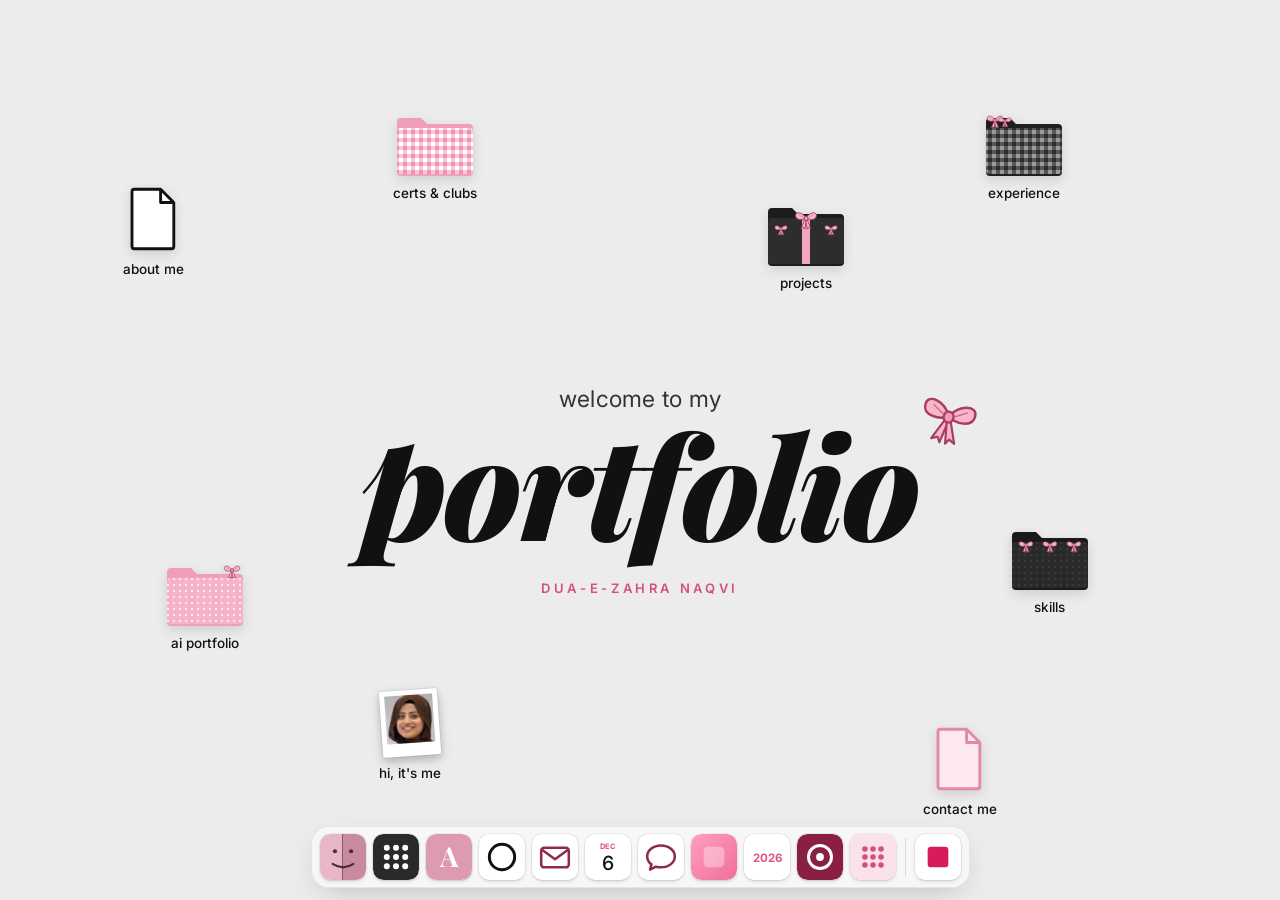
==== commit 9348e46d: "Add 'Hi, I'm Dua-e-Zahra' intro card and profile photo New 'hi, it's me' polaroid icon opens the int" ====
--- a/index.html
+++ b/index.html
@@ -5,6 +5,11 @@
 <meta name="viewport" content="width=device-width, initial-scale=1">
 <title>Dua-e-Zahra Naqvi</title>
 <meta name="description" content="Dua-e-Zahra Naqvi: partnerships, technical sales and AI product. Portfolio desktop.">
+<meta property="og:title" content="Dua-e-Zahra Naqvi · Portfolio">
+<meta property="og:description" content="Partnerships, technical sales and AI product.">
+<meta property="og:image" content="https://duaezahra.vercel.app/assets/card.jpg">
+<meta property="og:url" content="https://duaezahra.vercel.app">
+<meta name="twitter:card" content="summary_large_image">
 <link rel="preconnect" href="https://fonts.googleapis.com">
 <link rel="preconnect" href="https://fonts.gstatic.com" crossorigin>
 <link href="https://fonts.googleapis.com/css2?family=Inter:wght@400;500;600;700&family=Playfair+Display:ital,wght@0,600;1,700;1,800;1,900&display=swap" rel="stylesheet">
@@ -89,6 +94,11 @@
       <span class="label">certs &amp; clubs</span>
     </button>
 
+    <button class="icon" data-open="me" style="--ix:32%;--iy:76%">
+      <span class="ico polaroid"><img src="assets/avatar.webp" alt=""></span>
+      <span class="label">hi, it's me</span>
+    </button>
+
     <button class="icon" data-open="contact" style="--ix:75%;--iy:80%">
       <svg class="ico" viewBox="0 0 48 60"><path d="M6 3 h24 l12 12 v40 a2 2 0 0 1-2 2 h-34 a2 2 0 0 1-2-2 v-50 a2 2 0 0 1 2-2z" fill="#fde9ef" stroke="#e389a5" stroke-width="2.6" stroke-linejoin="round"/><path d="M30 3 v12 h12" fill="none" stroke="#e389a5" stroke-width="2.6" stroke-linejoin="round"/></svg>
       <span class="label">contact me</span>
@@ -97,11 +107,18 @@
 
   <!-- ===== windows ===== -->
 
+  <section class="window" id="win-me" data-title="hi, it's me" style="--x:34vw;--y:4vh;--w:420px">
+    <div class="titlebar"><div class="lights"><button class="l close" aria-label="Close"></button><button class="l min" aria-label="Minimise"></button><button class="l max" aria-label="Maximise"></button></div><span class="wtitle">hi, it's me</span></div>
+    <div class="wbody me-body">
+      <img class="me-card" src="assets/card.webp" alt="Hi, I'm Dua-e-Zahra. AI × Partnerships. CS at GIKI, based in Islamabad. Building partnerships that cross borders. Half engineer, half people person. Turning AI ideas into real products, one pitch at a time." width="1080" height="1350">
+    </div>
+  </section>
+
   <section class="window" id="win-about" data-title="about me" style="--x:22vw;--y:10vh;--w:520px">
     <div class="titlebar"><div class="lights"><button class="l close" aria-label="Close"></button><button class="l min" aria-label="Minimise"></button><button class="l max" aria-label="Maximise"></button></div><span class="wtitle">about me</span></div>
     <div class="wbody">
       <div class="about-head">
-        <div class="avatar" aria-hidden="true">DZ</div>
+        <img class="avatar" src="assets/avatar.webp" alt="Dua-e-Zahra Naqvi" width="68" height="68">
         <div>
           <h1>Dua-e-Zahra Naqvi</h1>
           <p class="muted">Islamabad, Pakistan</p>
--- a/style.css
+++ b/style.css
@@ -146,6 +146,17 @@
 .list li { display: flex; gap: 12px; align-items: flex-start; }
 .list li > span { font-size: 22px; line-height: 1.2; }
 
+.polaroid {
+  width: 58px; height: 66px; display: block; padding: 5px 5px 13px; background: #fff;
+  border-radius: 2px; transform: rotate(-4deg);
+  box-shadow: 0 0 0 1px rgba(0, 0, 0, .06), 0 4px 8px rgba(0, 0, 0, .15);
+}
+.polaroid img { width: 100%; height: 100%; object-fit: cover; display: block; }
+.icon:hover .polaroid { transform: rotate(-4deg) translateY(-2px); }
+.me-body { padding: 0; line-height: 0; }
+.me-card { width: 100%; height: auto; display: block; }
+img.avatar { object-fit: cover; padding: 0; }
+
 .big-folder { width: 120px; height: 93px; margin: 6px auto 12px; display: block; overflow: visible; }
 
 .btn {
@@ -191,6 +202,7 @@
   .icons { position: absolute; top: 24px; left: 12px; right: 12px; display: grid; grid-template-columns: repeat(4, 1fr); row-gap: 18px; }
   .icon { position: static; transform: none; width: auto; }
   .ico { width: 44px; height: 52px; }
+  .polaroid { width: 48px; height: 56px; padding: 4px 4px 10px; }
   .ico.folder { width: 62px; height: 48px; }
   .icon .label { font-size: 12px; text-align: center; }
   .window, .window.maxed { left: 8px !important; right: 8px; top: 8px !important; width: auto; height: auto; max-height: calc(100vh - 100px); }
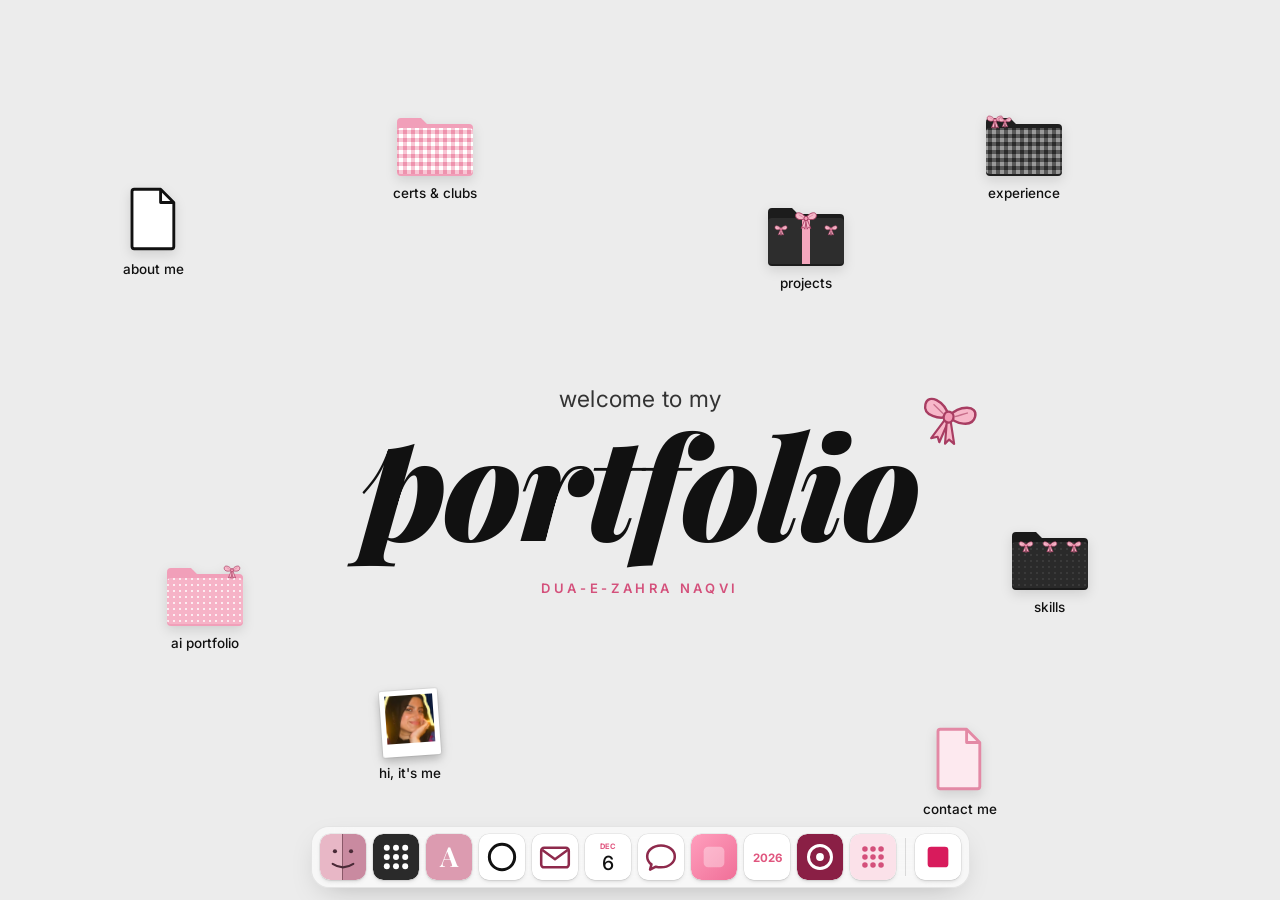
==== commit f262e26d: "Use Dua's own intro card and matching profile photo Co-Authored-By: Claude Opus 5.5 <noreply@anthrop" ====
--- a/index.html
+++ b/index.html
@@ -110,7 +110,7 @@
   <section class="window" id="win-me" data-title="hi, it's me" style="--x:34vw;--y:4vh;--w:420px">
     <div class="titlebar"><div class="lights"><button class="l close" aria-label="Close"></button><button class="l min" aria-label="Minimise"></button><button class="l max" aria-label="Maximise"></button></div><span class="wtitle">hi, it's me</span></div>
     <div class="wbody me-body">
-      <img class="me-card" src="assets/card.webp" alt="Hi, I'm Dua-e-Zahra. AI × Partnerships. CS at GIKI, based in Islamabad. Building partnerships that cross borders. Half engineer, half people person. Turning AI ideas into real products, one pitch at a time." width="1080" height="1350">
+      <img class="me-card" src="assets/card.webp" alt="Hi, I'm Dua, Project Associate. CS grad, GIKI, based in Islamabad. I believe the best work happens where people, products and partners meet. A little chaotic, a lot curious. Building, connecting, shipping, several things at a time." width="896" height="1200">
     </div>
   </section>
 
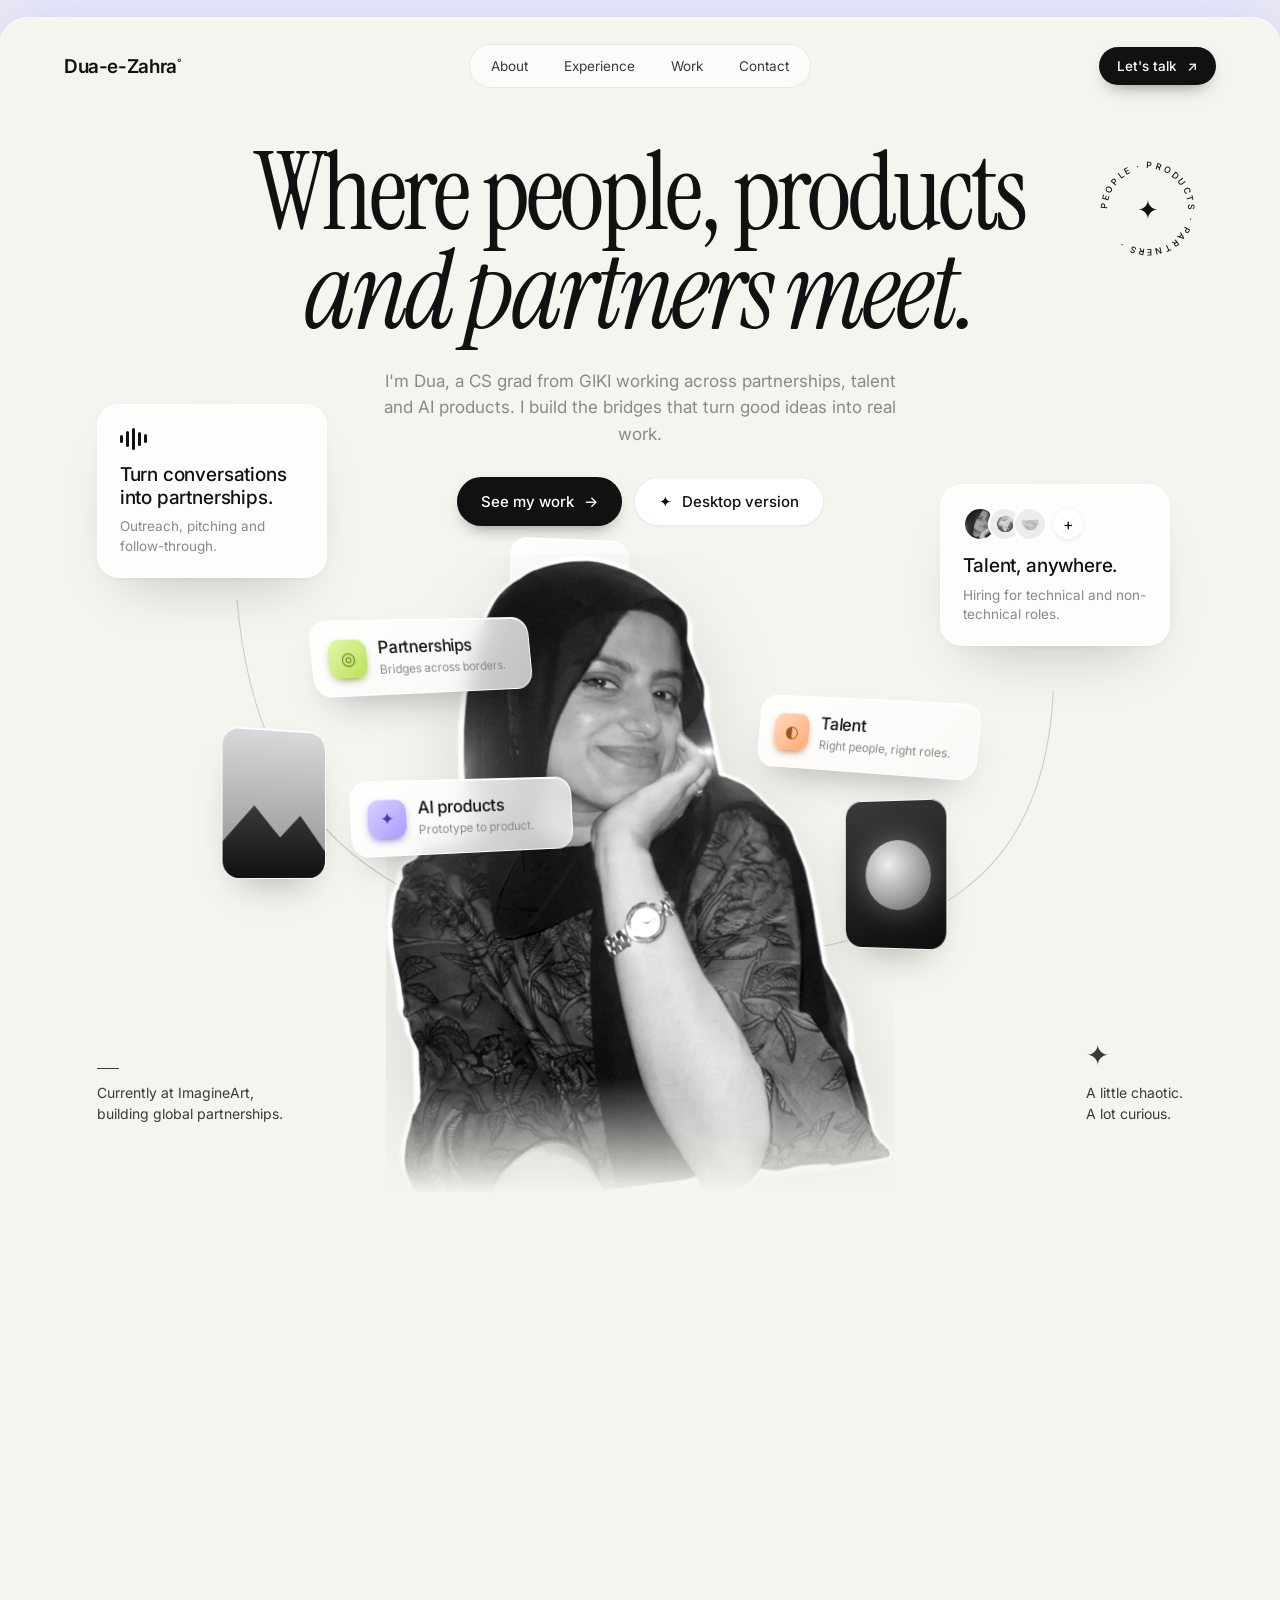
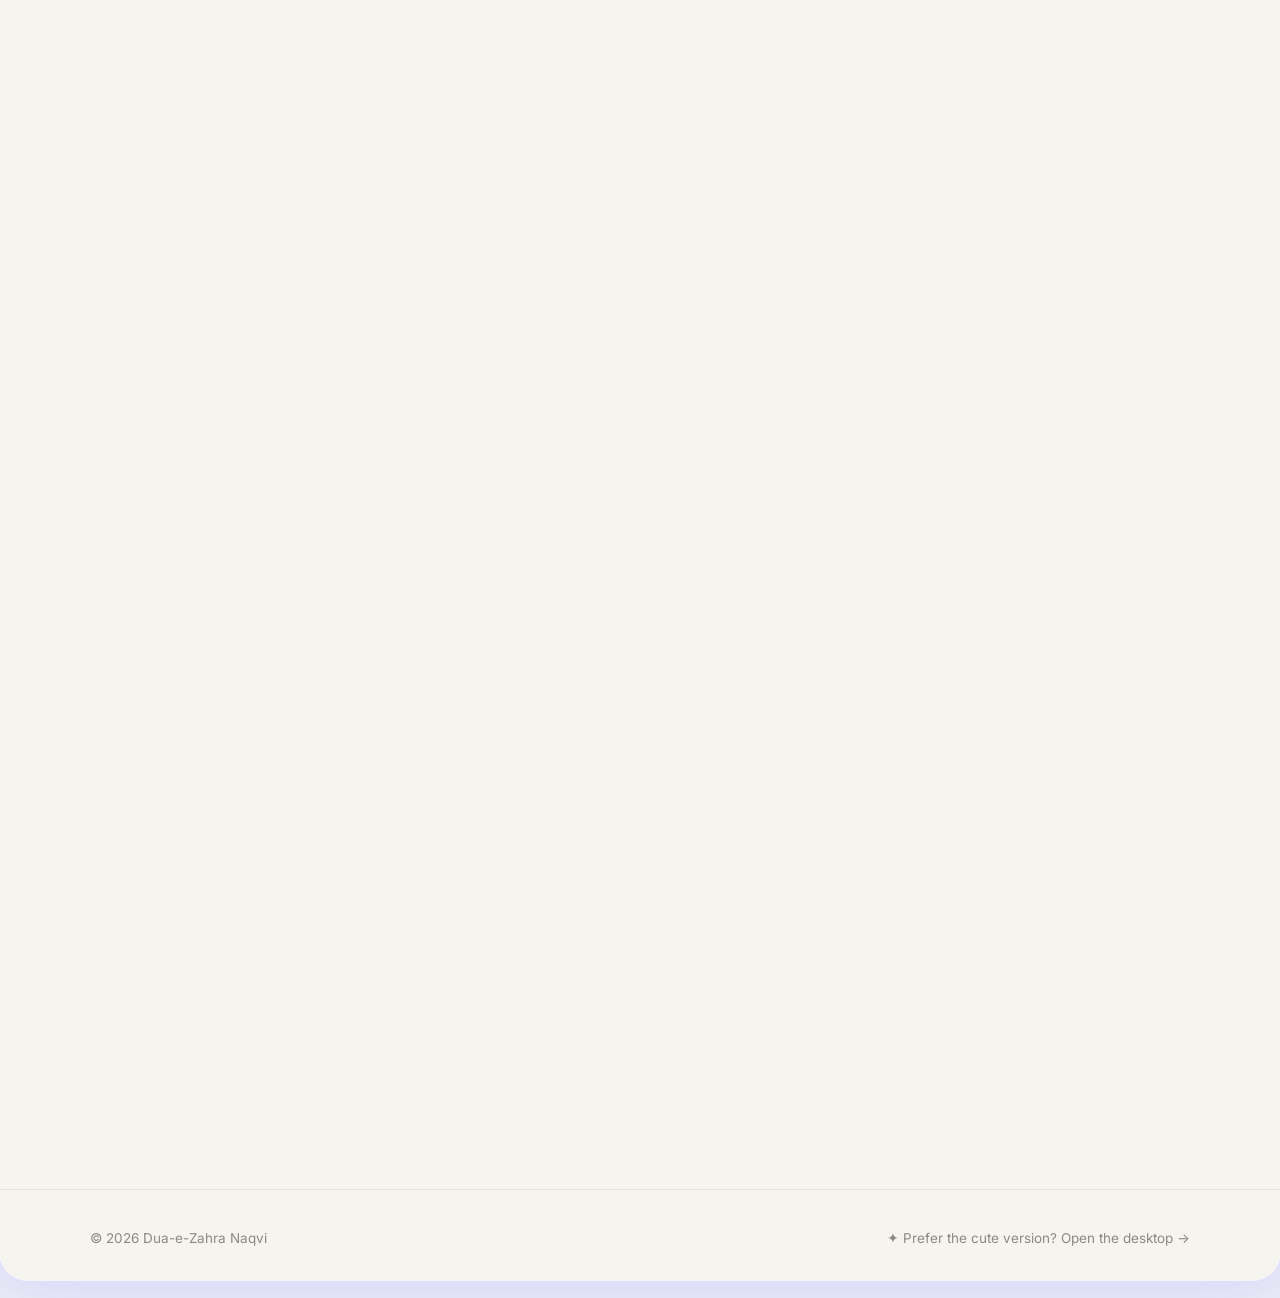
==== commit 89e93ae7: "New minimal homepage; move desktop site to /desktop Editorial hero with a black-and-white portrait a" ====
--- a/index.html
+++ b/index.html
@@ -4,286 +4,228 @@
 <meta charset="utf-8">
 <meta name="viewport" content="width=device-width, initial-scale=1">
 <title>Dua-e-Zahra Naqvi</title>
-<meta name="description" content="Dua-e-Zahra Naqvi: partnerships, technical sales and AI product. Portfolio desktop.">
+<meta name="description" content="Dua-e-Zahra Naqvi: partnerships, talent and AI products. CS grad from GIKI, based in Islamabad.">
 <meta property="og:title" content="Dua-e-Zahra Naqvi · Portfolio">
-<meta property="og:description" content="Partnerships, technical sales and AI product.">
+<meta property="og:description" content="Where people, products and partners meet.">
 <meta property="og:image" content="https://duaezahra.vercel.app/assets/card.jpg">
 <meta property="og:url" content="https://duaezahra.vercel.app">
 <meta name="twitter:card" content="summary_large_image">
 <link rel="preconnect" href="https://fonts.googleapis.com">
 <link rel="preconnect" href="https://fonts.gstatic.com" crossorigin>
-<link href="https://fonts.googleapis.com/css2?family=Inter:wght@400;500;600;700&family=Playfair+Display:ital,wght@0,600;1,700;1,800;1,900&display=swap" rel="stylesheet">
-<link rel="stylesheet" href="style.css">
+<link href="https://fonts.googleapis.com/css2?family=Instrument+Serif:ital@0;1&family=Inter:wght@400;500;600&display=swap" rel="stylesheet">
+<link rel="stylesheet" href="home.css">
 </head>
 <body>
 
-<!-- shared svg defs: folder patterns + bow -->
-<svg width="0" height="0" style="position:absolute" aria-hidden="true">
-  <defs>
-    <pattern id="gingham" width="8" height="8" patternUnits="userSpaceOnUse">
-      <rect width="8" height="8" fill="#2b2b2b"/>
-      <rect width="4" height="8" fill="#6b6b6b" opacity=".7"/>
-      <rect width="8" height="4" fill="#6b6b6b" opacity=".7"/>
-      <rect width="4" height="4" fill="#9a9a9a"/>
-    </pattern>
-    <pattern id="gingham-pink" width="8" height="8" patternUnits="userSpaceOnUse">
-      <rect width="8" height="8" fill="#fff"/>
-      <rect width="4" height="8" fill="#f6b9cb" opacity=".8"/>
-      <rect width="8" height="4" fill="#f6b9cb" opacity=".8"/>
-      <rect width="4" height="4" fill="#ee93ae"/>
-    </pattern>
-    <pattern id="dots" width="6" height="6" patternUnits="userSpaceOnUse">
-      <rect width="6" height="6" fill="#f6b3c7"/>
-      <circle cx="3" cy="3" r="1" fill="#fff"/>
-    </pattern>
-    <pattern id="tinydots" width="6" height="6" patternUnits="userSpaceOnUse">
-      <rect width="6" height="6" fill="#2a2a2a"/>
-      <circle cx="3" cy="3" r=".7" fill="#555"/>
-    </pattern>
-    <symbol id="bow" viewBox="0 0 60 50">
-      <path d="M30 20 C22 6 4 2 4 14 C4 26 22 26 30 20 Z" fill="#f7b7c9" stroke="#a83d62" stroke-width="2.4" stroke-linejoin="round"/>
-      <path d="M30 20 C38 6 56 2 56 14 C56 26 38 26 30 20 Z" fill="#f7b7c9" stroke="#a83d62" stroke-width="2.4" stroke-linejoin="round"/>
-      <path d="M12 12 C16 14 20 17 24 19 M48 12 C44 14 40 17 36 19" fill="none" stroke="#a83d62" stroke-width="1.4" opacity=".6"/>
-      <path d="M28 22 L18 46 L24 43 L27 48 L31 24 Z" fill="#f7b7c9" stroke="#a83d62" stroke-width="2.2" stroke-linejoin="round"/>
-      <path d="M32 22 L42 46 L36 43 L33 48 L29 24 Z" fill="#f7b7c9" stroke="#a83d62" stroke-width="2.2" stroke-linejoin="round"/>
-      <ellipse cx="30" cy="21" rx="5" ry="5.5" fill="#f39ab5" stroke="#a83d62" stroke-width="2.4"/>
-    </symbol>
-    <symbol id="folder-shape" viewBox="0 0 80 62">
-      <path d="M2 8 a4 4 0 0 1 4-4 h20 l6 6 h42 a4 4 0 0 1 4 4 v44 a4 4 0 0 1-4 4 h-68 a4 4 0 0 1-4-4z"/>
-    </symbol>
-  </defs>
-</svg>
-
-<main class="desktop" id="desktop">
-
-  <div class="hero" aria-hidden="true">
-    <p class="hero-small">welcome to my</p>
-    <p class="hero-big">portfolio<svg class="hero-bow"><use href="#bow"/></svg></p>
-    <p class="hero-name">Dua-e-Zahra Naqvi</p>
-  </div>
-
-  <!-- desktop icons -->
-  <nav class="icons" aria-label="Desktop">
-    <button class="icon" data-open="about" style="--ix:12%;--iy:20%">
-      <svg class="ico" viewBox="0 0 48 60"><path d="M6 3 h24 l12 12 v40 a2 2 0 0 1-2 2 h-34 a2 2 0 0 1-2-2 v-50 a2 2 0 0 1 2-2z" fill="#fff" stroke="#111" stroke-width="2.6" stroke-linejoin="round"/><path d="M30 3 v12 h12" fill="none" stroke="#111" stroke-width="2.6" stroke-linejoin="round"/></svg>
-      <span class="label">about me</span>
-    </button>
-
-    <button class="icon" data-open="experience" style="--ix:80%;--iy:12%">
-      <svg class="ico folder" viewBox="0 0 80 62"><use href="#folder-shape" fill="#1f1f1f"/><rect x="2" y="14" width="76" height="46" rx="4" fill="url(#gingham)"/><use href="#bow" x="2" y="0" width="18" height="15"/><use href="#bow" x="14" y="2" width="14" height="12"/></svg>
-      <span class="label">experience</span>
-    </button>
-
-    <button class="icon" data-open="projects" style="--ix:63%;--iy:22%">
-      <svg class="ico folder" viewBox="0 0 80 62"><use href="#folder-shape" fill="#1c1c1c"/><rect x="2" y="14" width="76" height="46" rx="4" fill="#2d2d2d"/><rect x="36" y="14" width="8" height="46" fill="#f4a6bd"/><use href="#bow" x="28" y="6" width="24" height="20"/><use href="#bow" x="8" y="20" width="14" height="12"/><use href="#bow" x="58" y="20" width="14" height="12"/></svg>
-      <span class="label">projects</span>
-    </button>
-
-    <button class="icon" data-open="ai" style="--ix:16%;--iy:62%">
-      <svg class="ico folder" viewBox="0 0 80 62"><use href="#folder-shape" fill="#f19fb9"/><rect x="2" y="14" width="76" height="46" rx="4" fill="url(#dots)"/><use href="#bow" x="58" y="0" width="18" height="15"/></svg>
-      <span class="label">ai portfolio</span>
-    </button>
-
-    <button class="icon" data-open="skills" style="--ix:82%;--iy:58%">
-      <svg class="ico folder" viewBox="0 0 80 62"><use href="#folder-shape" fill="#1a1a1a"/><rect x="2" y="14" width="76" height="46" rx="4" fill="url(#tinydots)"/><use href="#bow" x="8" y="12" width="16" height="13"/><use href="#bow" x="32" y="12" width="16" height="13"/><use href="#bow" x="56" y="12" width="16" height="13"/></svg>
-      <span class="label">skills</span>
-    </button>
-
-    <button class="icon" data-open="extras" style="--ix:34%;--iy:12%">
-      <svg class="ico folder" viewBox="0 0 80 62"><use href="#folder-shape" fill="#f19fb9"/><rect x="2" y="14" width="76" height="46" rx="4" fill="url(#gingham-pink)"/></svg>
-      <span class="label">certs &amp; clubs</span>
-    </button>
-
-    <button class="icon" data-open="me" style="--ix:32%;--iy:76%">
-      <span class="ico polaroid"><img src="assets/avatar.webp" alt=""></span>
-      <span class="label">hi, it's me</span>
-    </button>
-
-    <button class="icon" data-open="contact" style="--ix:75%;--iy:80%">
-      <svg class="ico" viewBox="0 0 48 60"><path d="M6 3 h24 l12 12 v40 a2 2 0 0 1-2 2 h-34 a2 2 0 0 1-2-2 v-50 a2 2 0 0 1 2-2z" fill="#fde9ef" stroke="#e389a5" stroke-width="2.6" stroke-linejoin="round"/><path d="M30 3 v12 h12" fill="none" stroke="#e389a5" stroke-width="2.6" stroke-linejoin="round"/></svg>
-      <span class="label">contact me</span>
-    </button>
+<div class="frame">
+
+<!-- ===== nav ===== -->
+<header class="nav">
+  <a class="brand" href="#top">Dua-e-Zahra<sup>°</sup></a>
+  <nav class="pill-nav" aria-label="Sections">
+    <a href="#about">About</a>
+    <a href="#experience">Experience</a>
+    <a href="#work">Work</a>
+    <a href="#contact">Contact</a>
   </nav>
-
-  <!-- ===== windows ===== -->
-
-  <section class="window" id="win-me" data-title="hi, it's me" style="--x:34vw;--y:4vh;--w:420px">
-    <div class="titlebar"><div class="lights"><button class="l close" aria-label="Close"></button><button class="l min" aria-label="Minimise"></button><button class="l max" aria-label="Maximise"></button></div><span class="wtitle">hi, it's me</span></div>
-    <div class="wbody me-body">
-      <img class="me-card" src="assets/card.webp" alt="Hi, I'm Dua, Project Associate. CS grad, GIKI, based in Islamabad. I believe the best work happens where people, products and partners meet. A little chaotic, a lot curious. Building, connecting, shipping, several things at a time." width="896" height="1200">
-    </div>
-  </section>
-
-  <section class="window" id="win-about" data-title="about me" style="--x:22vw;--y:10vh;--w:520px">
-    <div class="titlebar"><div class="lights"><button class="l close" aria-label="Close"></button><button class="l min" aria-label="Minimise"></button><button class="l max" aria-label="Maximise"></button></div><span class="wtitle">about me</span></div>
-    <div class="wbody">
-      <div class="about-head">
-        <img class="avatar" src="assets/avatar.webp" alt="Dua-e-Zahra Naqvi" width="68" height="68">
-        <div>
-          <h1>Dua-e-Zahra Naqvi</h1>
-          <p class="muted">Islamabad, Pakistan</p>
-        </div>
+  <a class="btn btn-dark btn-sm" href="mailto:duazahra796@gmail.com">Let's talk <span aria-hidden="true">↗</span></a>
+</header>
+
+<!-- ===== hero ===== -->
+<section class="hero" id="top">
+  <h1 class="headline">
+    <span class="l1">Where people, products</span>
+    <span class="l2">and partners meet.</span>
+  </h1>
+  <p class="lede">I'm Dua, a CS grad from GIKI working across partnerships, talent and AI products. I build the bridges that turn good ideas into real work.</p>
+  <div class="cta">
+    <a class="btn btn-dark" href="#work">See my work <span aria-hidden="true">→</span></a>
+    <a class="btn btn-ghost" href="desktop/"><span class="spark" aria-hidden="true">✦</span> Desktop version</a>
+  </div>
+
+  <!-- rotating badge -->
+  <div class="badge" aria-hidden="true">
+    <svg viewBox="0 0 120 120">
+      <defs><path id="circ" d="M60 60 m-44 0 a44 44 0 1 1 88 0 a44 44 0 1 1 -88 0"/></defs>
+      <text><textPath href="#circ">PEOPLE · PRODUCTS · PARTNERS · </textPath></text>
+    </svg>
+    <span>✦</span>
+  </div>
+
+  <!-- stage: portrait + floating glass -->
+  <div class="stage">
+    <svg class="wires" viewBox="0 0 1200 560" preserveAspectRatio="none" aria-hidden="true">
+      <path d="M210 40 C 230 260, 380 300, 470 330"/>
+      <path d="M1000 120 C 990 300, 860 330, 740 350"/>
+    </svg>
+
+    <article class="float-card fc-left">
+      <span class="wave" aria-hidden="true"><i></i><i></i><i></i><i></i><i></i></span>
+      <h3>Turn conversations<br>into partnerships.</h3>
+      <p>Outreach, pitching and follow-through.</p>
+    </article>
+
+    <article class="float-card fc-right">
+      <div class="faces" aria-hidden="true">
+        <img src="assets/avatar.webp" alt="">
+        <span class="face f2">🌍</span>
+        <span class="face f3">🤝</span>
+        <span class="plus">+</span>
       </div>
-      <p class="tagline">Strategic Partnerships · Technical Sales · Product Management · AI Product Development &amp; Real-Time Systems</p>
-      <p>I'm a Computer Science graduate from GIKI who sits between the technical and the human side of AI. Today I build international partnerships and help hire talent at <strong>ImagineArt</strong>; before that I shipped computer-vision, ML forecasting and GIS systems as an engineer.</p>
-      <p>I like turning research prototypes into things people can actually use, and turning cold outreach into real relationships.</p>
-      <div class="chips">
-        <span>BS Computer Science · GIKI '26</span>
-        <span>Dean's Honor Roll ×2</span>
-        <span>GenPakistan Fellow</span>
-      </div>
-    </div>
-  </section>
-
-  <section class="window" id="win-experience" data-title="experience" style="--x:30vw;--y:14vh;--w:600px">
-    <div class="titlebar"><div class="lights"><button class="l close" aria-label="Close"></button><button class="l min" aria-label="Minimise"></button><button class="l max" aria-label="Maximise"></button></div><span class="wtitle">experience</span></div>
-    <div class="wbody">
-      <ol class="timeline">
-        <li>
-          <div class="when">Feb '26 – Present</div>
-          <h3>Talent Acquisition &amp; International Partnerships Associate</h3>
-          <p class="org">ImagineArt · Islamabad</p>
-          <ul>
-            <li>End-to-end talent acquisition: sourcing, screening and coordinating candidates for technical and non-technical roles.</li>
-            <li>Build and manage international partnerships with organisations across regions.</li>
-            <li>Work directly with founders and leadership on growth initiatives.</li>
-            <li>Led outreach campaigns for the global ambassador and creator programs.</li>
-          </ul>
-        </li>
-        <li>
-          <div class="when">Jul – Aug 2025</div>
-          <h3>AI Intern</h3>
-          <p class="org">EmpowerBits · Islamabad</p>
-          <ul>
-            <li>Real-time computer-vision pipelines for a virtual eyeglasses try-on (MediaPipe, Python, React).</li>
-            <li>Face-landmark detection and geometric alignment, tuned for low latency on live video.</li>
-          </ul>
-        </li>
-        <li>
-          <div class="when">Mar – Apr 2025</div>
-          <h3>ML Intern</h3>
-          <p class="org">10Pearls · Remote</p>
-          <ul>
-            <li>End-to-end ML pipeline forecasting PM10 from live weather and pollution data.</li>
-            <li>Automated retraining via GitHub Actions; web app serving 3-day forecasts.</li>
-          </ul>
-        </li>
-        <li>
-          <div class="when">Jun – Jul 2024</div>
-          <h3>WebGIS Intern</h3>
-          <p class="org">National Disaster Management Authority (NDMA)</p>
-          <ul>
-            <li>Django-based spatial analytics system over large-scale geographic data.</li>
-          </ul>
-        </li>
-      </ol>
-    </div>
-  </section>
-
-  <section class="window" id="win-projects" data-title="projects" style="--x:18vw;--y:8vh;--w:680px">
-    <div class="titlebar"><div class="lights"><button class="l close" aria-label="Close"></button><button class="l min" aria-label="Minimise"></button><button class="l max" aria-label="Maximise"></button></div><span class="wtitle">projects</span></div>
-    <div class="wbody">
-      <div class="cards">
-        <article class="card">
-          <span class="card-emoji">🧬</span>
-          <h3>Federated Rare Disease Diagnosis</h3>
-          <p>Final-year project. Institutions train diagnostic models together with federated learning, never sharing patient data. Blockchain handles secure aggregation and auditability.</p>
-          <div class="tags"><span>Federated Learning</span><span>Blockchain</span><span>Medical AI</span></div>
-        </article>
-        <article class="card">
-          <span class="card-emoji">💼</span>
-          <h3>Automated Career Assistant</h3>
-          <p>LLM app with LangChain + RAG that ingests resumes and job descriptions and writes ATS-optimised resumes, cover letters and emails.</p>
-          <div class="tags"><span>LangChain</span><span>RAG</span><span>Prompting</span></div>
-        </article>
-        <article class="card">
-          <span class="card-emoji">📚</span>
-          <h3>Research Query Assistant</h3>
-          <p>Citation-aware RAG over academic papers, answering with paper and section references. Compared chunking strategies; evaluated with Recall@k and faithfulness.</p>
-          <div class="tags"><span>FAISS</span><span>RAG eval</span><span>PDF ingestion</span></div>
-        </article>
-        <article class="card">
-          <span class="card-emoji">🌫️</span>
-          <h3>PM10 Forecasting Pipeline</h3>
-          <p>LSTM time-series model on 180 days of pollution and weather data. RMSE 11.29, R² 0.997. Hopsworks versioning, GitHub Actions retraining, live 3-day forecasts.</p>
-          <div class="tags"><span>LSTM</span><span>MLOps</span><span>Hopsworks</span></div>
-        </article>
-        <article class="card">
-          <span class="card-emoji">🗺️</span>
-          <h3>Automated Risk Calculator</h3>
-          <p>Interactive GIS tool (Django + Mapbox) scoring hazard risk on uploaded shapefiles across 15+ infrastructure layers and 1000+ geographic units.</p>
-          <div class="tags"><span>Django</span><span>Mapbox</span><span>GIS</span></div>
-        </article>
-      </div>
-    </div>
-  </section>
-
-  <section class="window" id="win-ai" data-title="ai portfolio" style="--x:36vw;--y:20vh;--w:440px">
-    <div class="titlebar"><div class="lights"><button class="l close" aria-label="Close"></button><button class="l min" aria-label="Minimise"></button><button class="l max" aria-label="Maximise"></button></div><span class="wtitle">ai portfolio</span></div>
-    <div class="wbody center">
-      <svg class="big-folder" viewBox="0 0 80 62" aria-hidden="true"><use href="#folder-shape" fill="#f19fb9"/><rect x="2" y="14" width="76" height="46" rx="4" fill="url(#dots)"/><use href="#bow" x="54" y="-2" width="24" height="20"/></svg>
-      <h2 class="serif-h">my AI work ✦</h2>
-      <p>Images, videos and experiments I've made with generative AI tools live in one folder.</p>
-      <a class="btn" href="https://drive.google.com/drive/folders/1e8-bptwraTwyYx8hRLhcGsK51VBurwHl?usp=sharing" target="_blank" rel="noopener">Open the folder ↗</a>
-    </div>
-  </section>
-
-  <section class="window" id="win-skills" data-title="skills" style="--x:42vw;--y:12vh;--w:520px">
-    <div class="titlebar"><div class="lights"><button class="l close" aria-label="Close"></button><button class="l min" aria-label="Minimise"></button><button class="l max" aria-label="Maximise"></button></div><span class="wtitle">skills</span></div>
-    <div class="wbody">
-      <div class="skill-group"><h4>Partnerships &amp; BD</h4><div class="chips"><span>Strategic Partnerships</span><span>Lead Generation</span><span>Market Research</span><span>Outreach</span><span>Negotiation</span><span>Pre-Sales</span></div></div>
-      <div class="skill-group"><h4>Communication &amp; Ops</h4><div class="chips"><span>Pitching</span><span>Pipeline Management</span><span>Relationship Building</span><span>Agile / Scrum</span><span>Technical Docs</span></div></div>
-      <div class="skill-group"><h4>AI</h4><div class="chips"><span>LLMs</span><span>RAG</span><span>Prompt Engineering</span><span>AI Product Workflows</span><span>ML Fundamentals</span></div></div>
-      <div class="skill-group"><h4>Code</h4><div class="chips"><span>Python</span><span>C++</span><span>JavaScript</span><span>React</span><span>Django</span><span>PostgreSQL</span></div></div>
-      <div class="skill-group"><h4>Tools</h4><div class="chips"><span>LangChain</span><span>TensorFlow</span><span>scikit-learn</span><span>Hugging Face</span><span>Pandas</span><span>Docker</span><span>GitHub Actions</span><span>Vercel</span><span>QGIS</span><span>Mapbox</span></div></div>
-    </div>
-  </section>
-
-  <section class="window" id="win-extras" data-title="certs & clubs" style="--x:26vw;--y:24vh;--w:480px">
-    <div class="titlebar"><div class="lights"><button class="l close" aria-label="Close"></button><button class="l min" aria-label="Minimise"></button><button class="l max" aria-label="Maximise"></button></div><span class="wtitle">certs &amp; clubs</span></div>
-    <div class="wbody">
-      <ul class="list">
-        <li><span>🌷</span><div><strong>Fellow, GenPakistan Fellowship</strong><br><span class="muted">US Embassy &amp; USIP</span></div></li>
-        <li><span>👩‍💻</span><div><strong>Lead, Women in Computing</strong><br><span class="muted">ACM GIKI Chapter: team leadership, community, events</span></div></li>
-        <li><span>📣</span><div><strong>Liaison &amp; Media Head</strong><br><span class="muted">GIKI Media Club: outreach, comms, stakeholders</span></div></li>
-        <li><span>🎓</span><div><strong>Google certificates</strong><br><span class="muted">Intro to Generative AI · Crash Course on Python · Digital Marketing</span></div></li>
+      <h3>Talent, anywhere.</h3>
+      <p>Hiring for technical and non-technical roles.</p>
+    </article>
+
+    <div class="orbit back" aria-hidden="true">
+      <div class="tile t-a"><span class="moon"></span></div>
+      <div class="tile t-b"><span class="hill"></span></div>
+      <div class="tile t-c"></div>
+    </div>
+
+    <img class="portrait" src="assets/hero.webp" alt="Dua-e-Zahra, smiling, chin resting on her hand" width="1024" height="1290">
+
+    <div class="orbit front">
+      <div class="glass g1"><span class="ico ico-green">◎</span><div><strong>Partnerships</strong><small>Bridges across borders.</small></div></div>
+      <div class="glass g2"><span class="ico ico-violet">✦</span><div><strong>AI products</strong><small>Prototype to product.</small></div></div>
+      <div class="glass g3"><span class="ico ico-peach">◐</span><div><strong>Talent</strong><small>Right people, right roles.</small></div></div>
+    </div>
+
+    <div class="corner corner-left">
+      <span class="rule"></span>
+      <p>Currently at ImagineArt,<br>building global partnerships.</p>
+    </div>
+    <div class="corner corner-right">
+      <span class="spark big" aria-hidden="true">✦</span>
+      <p>A little chaotic.<br>A lot curious.</p>
+    </div>
+  </div>
+</section>
+
+<!-- ===== about ===== -->
+<section class="section about reveal" id="about">
+  <p class="eyebrow">About</p>
+  <div class="about-grid">
+    <h2 class="display">Half engineer, <em>half people person.</em></h2>
+    <div>
+      <p>I studied Computer Science at GIKI and spent my internships shipping computer vision, ML forecasting and GIS systems. Somewhere along the way I realised I love the space between the code and the people it's for.</p>
+      <p>Today I build international partnerships and help hire talent at <strong>ImagineArt</strong>, working directly with founders on growth, ambassador and creator programs.</p>
+      <ul class="chips">
+        <li>BS Computer Science · GIKI '26</li>
+        <li>Dean's Honor Roll ×2</li>
+        <li>GenPakistan Fellow</li>
+        <li>Islamabad, Pakistan</li>
       </ul>
     </div>
-  </section>
-
-  <section class="window" id="win-contact" data-title="contact me" style="--x:48vw;--y:28vh;--w:400px">
-    <div class="titlebar"><div class="lights"><button class="l close" aria-label="Close"></button><button class="l min" aria-label="Minimise"></button><button class="l max" aria-label="Maximise"></button></div><span class="wtitle">contact me</span></div>
-    <div class="wbody center">
-      <p class="serif-h">let's talk</p>
-      <p>Partnerships, collaborations or just a hello. My inbox is open.</p>
-      <div class="contact-links">
-        <a class="btn" href="mailto:duazahra796@gmail.com">duazahra796@gmail.com</a>
-        <a class="btn ghost" href="https://www.linkedin.com/in/dua-e-zahra-9b52b3266" target="_blank" rel="noopener">LinkedIn ↗</a>
-        <a class="btn ghost" href="https://github.com/DuaeZahra" target="_blank" rel="noopener">GitHub ↗</a>
-      </div>
-    </div>
-  </section>
-</main>
-
-<!-- dock -->
-<footer class="dock-wrap">
-  <div class="dock" role="toolbar" aria-label="Dock">
-    <button class="dock-item d-finder" data-open="about" title="about me"><svg viewBox="0 0 40 40"><rect width="40" height="40" rx="9" fill="#e8b7c6"/><path d="M20 0 v40" stroke="#7a4a5a" stroke-width="1.5"/><path d="M20 0 h11 a9 9 0 0 1 9 9 v22 a9 9 0 0 1-9 9 h-11z" fill="#c98aa0"/><circle cx="13" cy="15" r="1.8" fill="#4a2a37"/><circle cx="27" cy="15" r="1.8" fill="#4a2a37"/><path d="M11 26 q9 6 18 0" fill="none" stroke="#4a2a37" stroke-width="1.8" stroke-linecap="round"/></svg></button>
-    <button class="dock-item d-dark" data-open="projects" title="projects"><svg viewBox="0 0 40 40"><rect width="40" height="40" rx="9" fill="#2a2a2a"/><g fill="#fff"><circle cx="12" cy="12" r="2.6"/><circle cx="20" cy="12" r="2.6"/><circle cx="28" cy="12" r="2.6"/><circle cx="12" cy="20" r="2.6"/><circle cx="20" cy="20" r="2.6"/><circle cx="28" cy="20" r="2.6"/><circle cx="12" cy="28" r="2.6"/><circle cx="20" cy="28" r="2.6"/><circle cx="28" cy="28" r="2.6"/></g></svg></button>
-    <button class="dock-item" data-open="skills" title="skills"><svg viewBox="0 0 40 40"><rect width="40" height="40" rx="9" fill="#dc9bb0"/><text x="20" y="29" text-anchor="middle" font-family="Playfair Display, serif" font-weight="700" font-size="24" fill="#fff">A</text></svg></button>
-    <button class="dock-item" data-open="experience" title="experience"><svg viewBox="0 0 40 40"><rect width="40" height="40" rx="9" fill="#fff"/><circle cx="20" cy="20" r="11" fill="none" stroke="#111" stroke-width="2.6"/></svg></button>
-    <button class="dock-item" data-open="contact" title="email me"><svg viewBox="0 0 40 40"><rect width="40" height="40" rx="9" fill="#fff"/><rect x="8" y="12" width="24" height="17" rx="2.5" fill="none" stroke="#8e2a4c" stroke-width="2.2"/><path d="M9 14 l11 8 l11-8" fill="none" stroke="#8e2a4c" stroke-width="2.2" stroke-linejoin="round"/></svg></button>
-    <button class="dock-item" data-open="about" title="today"><svg viewBox="0 0 40 40"><rect width="40" height="40" rx="9" fill="#fff"/><text id="cal-mon" x="20" y="13" text-anchor="middle" font-family="Inter, sans-serif" font-weight="700" font-size="6.5" fill="#e0567f">OCT</text><text id="cal-day" x="20" y="31" text-anchor="middle" font-family="Inter, sans-serif" font-weight="500" font-size="17" fill="#111">16</text></svg></button>
-    <button class="dock-item" data-open="contact" title="say hi"><svg viewBox="0 0 40 40"><rect width="40" height="40" rx="9" fill="#fff"/><path d="M20 10 c-7 0-12 4.3-12 9.5 c0 2.8 1.4 5.2 3.7 6.9 l-1.2 4.6 l5-2.6 c1.4.4 2.9.6 4.5.6 c7 0 12-4.3 12-9.5 S27 10 20 10z" fill="none" stroke="#8e2a4c" stroke-width="2.2" stroke-linejoin="round"/></svg></button>
-    <button class="dock-item" data-open="ai" title="ai portfolio"><svg viewBox="0 0 40 40"><defs><linearGradient id="pg" x1="0" y1="0" x2="1" y2="1"><stop offset="0" stop-color="#ff9fbd"/><stop offset="1" stop-color="#f06f98"/></linearGradient></defs><rect width="40" height="40" rx="9" fill="url(#pg)"/><rect x="11" y="11" width="18" height="18" rx="4" fill="#fff" opacity=".35"/></svg></button>
-    <button class="dock-item" data-open="extras" title="certs &amp; clubs"><svg viewBox="0 0 40 40"><rect width="40" height="40" rx="9" fill="#fff"/><text id="cal-year" x="20" y="24" text-anchor="middle" font-family="Inter, sans-serif" font-weight="700" font-size="10" fill="#e0567f">2026</text></svg></button>
-    <button class="dock-item" data-open="projects" title="work"><svg viewBox="0 0 40 40"><rect width="40" height="40" rx="9" fill="#8a1f45"/><circle cx="20" cy="20" r="10" fill="none" stroke="#fff" stroke-width="2.6"/><circle cx="20" cy="20" r="3.4" fill="#fff"/></svg></button>
-    <button class="dock-item" data-open="skills" title="toolbox"><svg viewBox="0 0 40 40"><rect width="40" height="40" rx="9" fill="#fbe1e9"/><g fill="#d4507b"><circle cx="13" cy="13" r="2.4"/><circle cx="20" cy="13" r="2.4"/><circle cx="27" cy="13" r="2.4"/><circle cx="13" cy="20" r="2.4"/><circle cx="20" cy="20" r="2.4"/><circle cx="27" cy="20" r="2.4"/><circle cx="13" cy="27" r="2.4"/><circle cx="20" cy="27" r="2.4"/><circle cx="27" cy="27" r="2.4"/></g></svg></button>
-    <span class="dock-sep"></span>
-    <a class="dock-item" href="https://www.linkedin.com/in/dua-e-zahra-9b52b3266" target="_blank" rel="noopener" title="LinkedIn"><svg viewBox="0 0 40 40"><rect width="40" height="40" rx="9" fill="#fff"/><rect x="11" y="11" width="18" height="18" rx="3" fill="#d81b5c"/></svg></a>
-  </div>
+  </div>
+</section>
+
+<!-- ===== experience ===== -->
+<section class="section reveal" id="experience">
+  <p class="eyebrow">Experience</p>
+  <h2 class="display">Where I've <em>been building.</em></h2>
+  <ol class="xp">
+    <li>
+      <span class="when">Feb '26 — Now</span>
+      <div><h3>Talent Acquisition &amp; International Partnerships Associate</h3><p class="org">ImagineArt · Islamabad</p>
+      <p>Sourcing and hiring across technical and non-technical roles, building partnerships with organisations across regions, and leading outreach for the global ambassador and creator programs.</p></div>
+    </li>
+    <li>
+      <span class="when">Jul — Aug 2025</span>
+      <div><h3>AI Intern</h3><p class="org">EmpowerBits · Islamabad</p>
+      <p>Real-time computer-vision pipelines for a virtual eyeglasses try-on, tuned for low latency on live video.</p></div>
+    </li>
+    <li>
+      <span class="when">Mar — Apr 2025</span>
+      <div><h3>ML Intern</h3><p class="org">10Pearls · Remote</p>
+      <p>End-to-end pipeline forecasting PM10 from live weather and pollution data, with automated retraining and a 3-day forecast app.</p></div>
+    </li>
+    <li>
+      <span class="when">Jun — Jul 2024</span>
+      <div><h3>WebGIS Intern</h3><p class="org">National Disaster Management Authority</p>
+      <p>Django-based spatial analytics over large-scale geographic data.</p></div>
+    </li>
+  </ol>
+</section>
+
+<!-- ===== work ===== -->
+<section class="section reveal" id="work">
+  <p class="eyebrow">Selected work</p>
+  <h2 class="display">Things I've <em>made.</em></h2>
+  <div class="cards">
+    <article class="card">
+      <span class="ico ico-violet">✚</span>
+      <h3>Federated Rare Disease Diagnosis</h3>
+      <p>Final-year project. Hospitals train diagnostic models together with federated learning, without sharing patient data. Blockchain handles secure aggregation and auditability.</p>
+      <p class="tags">Federated learning · Blockchain · Medical AI</p>
+    </article>
+    <article class="card">
+      <span class="ico ico-peach">✎</span>
+      <h3>Automated Career Assistant</h3>
+      <p>LLM app with LangChain and RAG that reads resumes and job descriptions and writes ATS-ready resumes, cover letters and emails.</p>
+      <p class="tags">LangChain · RAG · Prompting</p>
+    </article>
+    <article class="card">
+      <span class="ico ico-green">❝</span>
+      <h3>Research Query Assistant</h3>
+      <p>Citation-aware RAG over academic papers that answers with paper and section references, evaluated with Recall@k and faithfulness.</p>
+      <p class="tags">FAISS · RAG eval · PDF ingestion</p>
+    </article>
+    <article class="card">
+      <span class="ico ico-blue">≋</span>
+      <h3>PM10 Forecasting Pipeline</h3>
+      <p>LSTM model on 180 days of pollution and weather data. RMSE 11.29, R² 0.997, with Hopsworks versioning and automated retraining.</p>
+      <p class="tags">LSTM · MLOps · Hopsworks</p>
+    </article>
+    <article class="card">
+      <span class="ico ico-pink">⌖</span>
+      <h3>Automated Risk Calculator</h3>
+      <p>GIS tool (Django + Mapbox) scoring hazard risk on uploaded shapefiles across 15+ infrastructure layers and 1000+ geographic units.</p>
+      <p class="tags">Django · Mapbox · GIS</p>
+    </article>
+    <a class="card card-cta" href="https://drive.google.com/drive/folders/1e8-bptwraTwyYx8hRLhcGsK51VBurwHl?usp=sharing" target="_blank" rel="noopener">
+      <span class="spark big" aria-hidden="true">✦</span>
+      <h3>My AI portfolio</h3>
+      <p>Images, videos and experiments made with generative AI.</p>
+      <span class="arrow">Open folder ↗</span>
+    </a>
+  </div>
+</section>
+
+<!-- ===== skills ===== -->
+<section class="section reveal" id="skills">
+  <p class="eyebrow">Toolkit</p>
+  <div class="skills">
+    <div><h4>Partnerships</h4><p>Strategic partnerships · Lead generation · Market research · Outreach · Negotiation · Pre-sales</p></div>
+    <div><h4>People &amp; ops</h4><p>Talent acquisition · Pitching · Pipeline management · Agile / Scrum · Technical writing</p></div>
+    <div><h4>AI</h4><p>LLMs · RAG · Prompt engineering · AI product workflows · ML fundamentals</p></div>
+    <div><h4>Build</h4><p>Python · C++ · JavaScript · React · Django · PostgreSQL · LangChain · TensorFlow · Hugging Face · Docker · Vercel</p></div>
+  </div>
+  <ul class="chips chips-center">
+    <li>🌷 GenPakistan Fellow, US Embassy &amp; USIP</li>
+    <li>👩‍💻 Lead, Women in Computing (ACM GIKI)</li>
+    <li>📣 Liaison &amp; Media Head, GIKI Media Club</li>
+    <li>🎓 Google: Generative AI · Python · Digital Marketing</li>
+  </ul>
+</section>
+
+<!-- ===== contact ===== -->
+<section class="section contact reveal" id="contact">
+  <h2 class="display big">Let's build something <em>together.</em></h2>
+  <p class="lede">Partnerships, collaborations, hiring, or just a hello. My inbox is open.</p>
+  <div class="cta">
+    <a class="btn btn-dark" href="mailto:duazahra796@gmail.com">duazahra796@gmail.com <span aria-hidden="true">↗</span></a>
+    <a class="btn btn-ghost" href="https://www.linkedin.com/in/dua-e-zahra-9b52b3266" target="_blank" rel="noopener">LinkedIn</a>
+    <a class="btn btn-ghost" href="https://github.com/DuaeZahra" target="_blank" rel="noopener">GitHub</a>
+  </div>
+</section>
+
+<footer class="foot">
+  <span>© <span id="year">2026</span> Dua-e-Zahra Naqvi</span>
+  <a href="desktop/">✦ Prefer the cute version? Open the desktop →</a>
 </footer>
 
-<script src="script.js"></script>
+</div>
+
+<script src="home.js"></script>
 </body>
 </html>
--- a/home.css
+++ b/home.css
@@ -0,0 +1,242 @@
+:root {
+  --bg: #f6f4ef;
+  --paper: #fbfaf7;
+  --ink: #111;
+  --ink-2: #3a3a3a;
+  --muted: #8b8984;
+  --line: rgba(17, 17, 17, .08);
+  --serif: "Instrument Serif", "Times New Roman", serif;
+  --sans: "Inter", -apple-system, "Helvetica Neue", Arial, sans-serif;
+  --glass: rgba(255, 255, 255, .55);
+  --shadow: 0 30px 60px -30px rgba(20, 20, 20, .25), 0 2px 6px rgba(20, 20, 20, .04);
+}
+
+* { box-sizing: border-box; }
+html { scroll-behavior: smooth; }
+body {
+  margin: 0; font-family: var(--sans); color: var(--ink); background: #ecebf6;
+  -webkit-font-smoothing: antialiased; overflow-x: hidden;
+}
+a { color: inherit; text-decoration: none; }
+img { display: block; }
+
+.frame {
+  max-width: 1360px; margin: 18px auto; background: var(--bg);
+  border-radius: 28px; overflow: hidden;
+  box-shadow: 0 0 0 1px rgba(255, 255, 255, .7), 0 0 60px rgba(150, 160, 255, .35);
+}
+
+/* ---------- nav ---------- */
+.nav {
+  display: flex; align-items: center; justify-content: space-between;
+  padding: 26px clamp(20px, 5vw, 72px); position: relative; z-index: 5;
+}
+.brand { font-weight: 600; font-size: 19px; letter-spacing: -.02em; }
+.brand sup { font-size: 10px; font-weight: 500; }
+.pill-nav {
+  display: flex; gap: 4px; padding: 5px; border-radius: 999px;
+  background: rgba(255, 255, 255, .6); border: 1px solid var(--line);
+  box-shadow: inset 0 1px 0 #fff;
+}
+.pill-nav a { font-size: 13.5px; padding: 8px 16px; border-radius: 999px; color: var(--ink-2); transition: background .2s, box-shadow .2s; }
+.pill-nav a:hover, .pill-nav a.active { background: #fff; box-shadow: 0 1px 3px rgba(0, 0, 0, .08), inset 0 -1px 0 rgba(0, 0, 0, .04); color: var(--ink); }
+
+.btn {
+  display: inline-flex; align-items: center; gap: 10px;
+  font-size: 15px; font-weight: 500; padding: 14px 24px; border-radius: 999px;
+  transition: transform .2s, background .2s, box-shadow .2s;
+}
+.btn:hover { transform: translateY(-1px); }
+.btn-dark { background: var(--ink); color: #fff; box-shadow: 0 8px 20px -10px rgba(0, 0, 0, .6); }
+.btn-dark:hover { background: #2a2a2a; }
+.btn-ghost { background: #fff; border: 1px solid var(--line); box-shadow: 0 1px 2px rgba(0, 0, 0, .04); }
+.btn-sm { font-size: 13.5px; padding: 11px 18px; }
+.spark { font-size: 15px; }
+.spark.big { font-size: 28px; line-height: 1; }
+
+/* ---------- hero ---------- */
+.hero { position: relative; text-align: center; padding: 30px 20px 0; }
+.headline {
+  font-family: var(--serif); font-weight: 400; margin: 0;
+  font-size: clamp(52px, 8.4vw, 118px); line-height: .92; letter-spacing: -.035em;
+}
+.headline span { display: block; }
+.headline .l2 { font-style: italic; }
+.lede { max-width: 520px; margin: 26px auto 0; color: var(--muted); font-size: 17px; line-height: 1.55; }
+.cta { display: flex; gap: 12px; justify-content: center; flex-wrap: wrap; margin-top: 30px; }
+
+.badge { position: absolute; top: 40px; right: clamp(20px, 6vw, 90px); width: 110px; height: 110px; display: grid; place-items: center; }
+.badge svg { position: absolute; inset: 0; animation: spin 22s linear infinite; }
+.badge text { font-size: 9.6px; letter-spacing: .26em; fill: var(--ink); font-family: var(--sans); font-weight: 500; }
+.badge span { font-size: 26px; }
+@keyframes spin { to { transform: rotate(360deg); } }
+
+/* stage */
+.stage { position: relative; height: clamp(520px, 52vw, 640px); margin-top: 28px; perspective: 1400px; }
+.portrait {
+  position: absolute; left: 50%; bottom: 0; transform: translateX(-50%);
+  height: 100%; width: auto; z-index: 2;
+  filter: drop-shadow(0 30px 40px rgba(0, 0, 0, .12));
+  -webkit-mask-image: linear-gradient(to bottom, #000 82%, transparent 100%);
+  mask-image: linear-gradient(to bottom, #000 82%, transparent 100%);
+}
+
+.wires { position: absolute; inset: 0; width: 100%; height: 100%; z-index: 0; }
+.wires path { fill: none; stroke: rgba(17, 17, 17, .18); stroke-width: 1; }
+
+.float-card {
+  position: absolute; z-index: 3; width: 230px; text-align: left;
+  padding: 22px 22px 20px; border-radius: 22px; background: rgba(255, 255, 255, .78);
+  border: 1px solid rgba(255, 255, 255, .9); box-shadow: var(--shadow);
+  backdrop-filter: blur(12px); -webkit-backdrop-filter: blur(12px);
+  animation: bob 7s ease-in-out infinite;
+}
+.float-card h3 { font-weight: 500; font-size: 19px; line-height: 1.2; letter-spacing: -.01em; margin: 14px 0 8px; }
+.float-card p { margin: 0; font-size: 13.5px; color: var(--muted); line-height: 1.45; }
+.fc-left { left: clamp(16px, 6vw, 90px); top: -150px; --r: -5deg; }
+.fc-right { right: clamp(16px, 7vw, 110px); top: -70px; --r: 6deg; animation-delay: -3s; }
+@keyframes bob { 0%, 100% { transform: rotate(var(--r)) translateY(0); } 50% { transform: rotate(var(--r)) translateY(-10px); } }
+
+.wave { display: inline-flex; gap: 3px; align-items: center; height: 22px; }
+.wave i { width: 3px; border-radius: 2px; background: var(--ink); animation: eq 1.2s ease-in-out infinite; }
+.wave i:nth-child(1) { height: 8px; } .wave i:nth-child(2) { height: 16px; animation-delay: -.2s; } .wave i:nth-child(3) { height: 22px; animation-delay: -.4s; } .wave i:nth-child(4) { height: 14px; animation-delay: -.6s; } .wave i:nth-child(5) { height: 9px; animation-delay: -.8s; }
+@keyframes eq { 50% { transform: scaleY(.45); } }
+
+.faces { display: flex; align-items: center; }
+.faces img, .faces .face { width: 34px; height: 34px; border-radius: 50%; border: 2px solid #fff; object-fit: cover; filter: grayscale(1); }
+.faces .face { display: grid; place-items: center; background: #ececec; font-size: 15px; margin-left: -9px; }
+.faces .plus { width: 30px; height: 30px; border-radius: 50%; background: #fff; display: grid; place-items: center; margin-left: 6px; box-shadow: 0 1px 4px rgba(0, 0, 0, .1); font-size: 16px; }
+
+/* orbit of glass around the head */
+.orbit { position: absolute; left: 50%; top: 4%; width: 0; height: 0; transform-style: preserve-3d; }
+.orbit.back { z-index: 1; }
+.orbit.front { z-index: 3; }
+.glass, .tile {
+  position: absolute; border-radius: 18px;
+  background: linear-gradient(135deg, rgba(255, 255, 255, .92), rgba(250, 250, 248, .74));
+  border: 1px solid rgba(255, 255, 255, .95);
+  box-shadow: 0 20px 40px -20px rgba(0, 0, 0, .35), inset 0 1px 0 #fff;
+  backdrop-filter: blur(10px) saturate(1.2); -webkit-backdrop-filter: blur(10px) saturate(1.2);
+}
+.glass {
+  display: flex; gap: 12px; align-items: center; padding: 16px 20px 16px 16px; width: 230px; text-align: left;
+  animation: drift 9s ease-in-out infinite;
+}
+.glass strong { display: block; font-weight: 500; font-size: 17px; letter-spacing: -.01em; }
+.glass small { color: var(--muted); font-size: 12px; }
+.g1 { transform: translate(-330px, 40px) rotateY(28deg) rotateZ(-6deg); --t: translate(-330px, 40px) rotateY(28deg) rotateZ(-6deg); }
+.g2 { transform: translate(-290px, 200px) rotateY(24deg) rotateZ(-3deg); --t: translate(-290px, 200px) rotateY(24deg) rotateZ(-3deg); animation-delay: -3s; }
+.g3 { transform: translate(110px, 120px) rotateY(-28deg) rotateZ(6deg); --t: translate(110px, 120px) rotateY(-28deg) rotateZ(6deg); animation-delay: -6s; }
+@keyframes drift { 0%, 100% { transform: var(--t) translateY(0); } 50% { transform: var(--t) translateY(-8px); } }
+
+.tile { width: 110px; height: 150px; overflow: hidden; filter: grayscale(1); }
+.t-a { transform: translate(200px, 220px) rotateY(-34deg); background: linear-gradient(160deg, #3b3b3b, #0d0d0d); }
+.t-b { transform: translate(-420px, 150px) rotateY(38deg); background: linear-gradient(180deg, #d9d9d9, #8f8f8f); }
+.t-c { transform: translate(-130px, -40px) rotateY(10deg); width: 120px; height: 70px; }
+.moon { position: absolute; width: 70px; height: 70px; border-radius: 50%; left: 22px; top: 40px; background: radial-gradient(circle at 35% 35%, #eee, #9a9a9a 60%, #555); box-shadow: 0 0 30px rgba(255, 255, 255, .3); }
+.hill { position: absolute; inset: auto 0 0 0; height: 90px; background: linear-gradient(180deg, #444, #111); clip-path: polygon(0 100%, 0 60%, 30% 20%, 55% 55%, 75% 30%, 100% 70%, 100% 100%); }
+
+.ico {
+  width: 38px; height: 38px; border-radius: 11px; flex: none;
+  display: grid; place-items: center; font-size: 17px; color: #fff;
+  box-shadow: inset 0 1px 0 rgba(255, 255, 255, .5), 0 4px 10px -4px currentColor;
+}
+.ico-green { background: linear-gradient(135deg, #e6f7a8, #b9e05b); color: #5c7a12; }
+.ico-violet { background: linear-gradient(135deg, #d9d2ff, #a99bff); color: #4b3bb5; }
+.ico-peach { background: linear-gradient(135deg, #ffd9bf, #ffab76); color: #a3501b; }
+.ico-blue { background: linear-gradient(135deg, #d6ecff, #8cc4ff); color: #1f5d9e; }
+.ico-pink { background: linear-gradient(135deg, #ffd8e6, #ff9fc2); color: #a3264f; }
+
+.corner { position: absolute; bottom: 70px; z-index: 3; text-align: left; font-size: 14px; color: var(--ink-2); line-height: 1.45; }
+.corner p { margin: 0; }
+.corner-left { left: clamp(20px, 6vw, 90px); }
+.corner-left .rule { display: block; width: 22px; height: 1px; background: var(--ink-2); margin-bottom: 14px; }
+.corner-right { right: clamp(20px, 6vw, 90px); display: grid; justify-items: start; gap: 14px; }
+
+/* ---------- sections ---------- */
+.section { padding: clamp(70px, 9vw, 120px) clamp(20px, 7vw, 110px) 0; }
+.eyebrow { font-size: 12.5px; text-transform: uppercase; letter-spacing: .18em; color: var(--muted); margin: 0 0 18px; }
+.display { font-family: var(--serif); font-weight: 400; font-size: clamp(40px, 5.4vw, 72px); line-height: .98; letter-spacing: -.03em; margin: 0; }
+.display em { font-style: italic; }
+.display.big { font-size: clamp(48px, 7vw, 100px); }
+
+.about-grid { display: grid; grid-template-columns: 1.1fr 1fr; gap: 60px; align-items: start; }
+.about-grid p { font-size: 17px; line-height: 1.65; color: var(--ink-2); margin: 0 0 16px; }
+.chips { list-style: none; padding: 0; margin: 22px 0 0; display: flex; flex-wrap: wrap; gap: 8px; }
+.chips li { font-size: 13px; padding: 8px 14px; border-radius: 999px; background: #fff; border: 1px solid var(--line); }
+.chips-center { justify-content: center; margin-top: 50px; }
+
+.xp { list-style: none; padding: 0; margin: 50px 0 0; border-top: 1px solid var(--line); }
+.xp li { display: grid; grid-template-columns: 200px 1fr; gap: 30px; padding: 30px 0; border-bottom: 1px solid var(--line); transition: background .2s; }
+.xp li:hover { background: rgba(255, 255, 255, .5); }
+.when { font-size: 14px; color: var(--muted); padding-top: 4px; }
+.xp h3 { font-weight: 500; font-size: 21px; letter-spacing: -.01em; margin: 0; }
+.org { color: var(--muted); font-size: 14px; margin: 4px 0 10px; }
+.xp p:last-child { margin: 0; color: var(--ink-2); line-height: 1.6; max-width: 680px; }
+
+.cards { display: grid; grid-template-columns: repeat(3, 1fr); gap: 18px; margin-top: 50px; }
+.card {
+  background: var(--paper); border: 1px solid rgba(255, 255, 255, .9); border-radius: 24px;
+  padding: 28px; box-shadow: var(--shadow); display: flex; flex-direction: column; gap: 12px;
+  transition: transform .3s, box-shadow .3s;
+}
+.card:hover { transform: translateY(-4px); box-shadow: 0 40px 70px -35px rgba(20, 20, 20, .35); }
+.card h3 { font-weight: 500; font-size: 19px; letter-spacing: -.01em; margin: 8px 0 0; }
+.card p { margin: 0; color: var(--ink-2); font-size: 14.5px; line-height: 1.6; flex: 1; }
+.card .tags { flex: none; color: var(--muted); font-size: 12.5px; }
+.card-cta { background: var(--ink); color: #fff; }
+.card-cta p { color: rgba(255, 255, 255, .7); }
+.card-cta .arrow { font-weight: 500; font-size: 14px; }
+
+.skills { display: grid; grid-template-columns: repeat(4, 1fr); gap: 30px; border-top: 1px solid var(--line); padding-top: 30px; }
+.skills h4 { font-family: var(--serif); font-weight: 400; font-style: italic; font-size: 26px; margin: 0 0 10px; }
+.skills p { margin: 0; color: var(--ink-2); font-size: 14.5px; line-height: 1.75; }
+
+.contact { text-align: center; padding-bottom: 40px; }
+.contact .lede { margin-top: 20px; }
+
+.foot {
+  display: flex; justify-content: space-between; flex-wrap: wrap; gap: 10px;
+  padding: 40px clamp(20px, 7vw, 110px) 34px; margin-top: 70px;
+  border-top: 1px solid var(--line); font-size: 13.5px; color: var(--muted);
+}
+.foot a:hover { color: var(--ink); }
+
+/* reveal on scroll */
+.reveal { opacity: 0; transform: translateY(24px); transition: opacity .8s ease, transform .8s ease; }
+.reveal.in { opacity: 1; transform: none; }
+
+/* ---------- responsive ---------- */
+@media (max-width: 1100px) {
+  .g1 { --t: translate(-280px, 40px) rotateY(28deg) rotateZ(-6deg); }
+  .g2 { --t: translate(-250px, 200px) rotateY(24deg) rotateZ(-3deg); }
+  .t-b { display: none; }
+  .fc-left { top: -120px; }
+  .cards { grid-template-columns: repeat(2, 1fr); }
+  .skills { grid-template-columns: repeat(2, 1fr); }
+}
+@media (max-width: 760px) {
+  .frame { margin: 0; border-radius: 0; }
+  .nav { padding: 18px 16px; }
+  .pill-nav { display: none; }
+  .badge, .float-card, .wires, .corner, .tile { display: none; }
+  .hero { padding: 20px 16px 0; }
+  .lede { font-size: 15.5px; }
+  .stage { height: 440px; margin-top: 24px; }
+  .glass { width: auto; padding: 8px 14px 8px 8px; gap: 8px; border-radius: 14px; }
+  .glass strong { font-size: 13.5px; white-space: nowrap; }
+  .glass small { display: none; }
+  .ico { width: 28px; height: 28px; border-radius: 8px; font-size: 13px; }
+  .g1 { --t: translate(-180px, 250px) rotateY(18deg) rotateZ(-5deg); }
+  .g2 { --t: translate(-185px, 330px) rotateY(16deg) rotateZ(-3deg); }
+  .g3 { --t: translate(70px, 290px) rotateY(-18deg) rotateZ(5deg); }
+  .section { padding: 70px 16px 0; }
+  .about-grid { grid-template-columns: 1fr; gap: 26px; }
+  .xp li { grid-template-columns: 1fr; gap: 6px; }
+  .cards, .skills { grid-template-columns: 1fr; }
+  .foot { padding: 30px 16px; }
+}
+@media (prefers-reduced-motion: reduce) {
+  *, *::before, *::after { animation: none !important; transition: none !important; }
+  .reveal { opacity: 1; transform: none; }
+}
